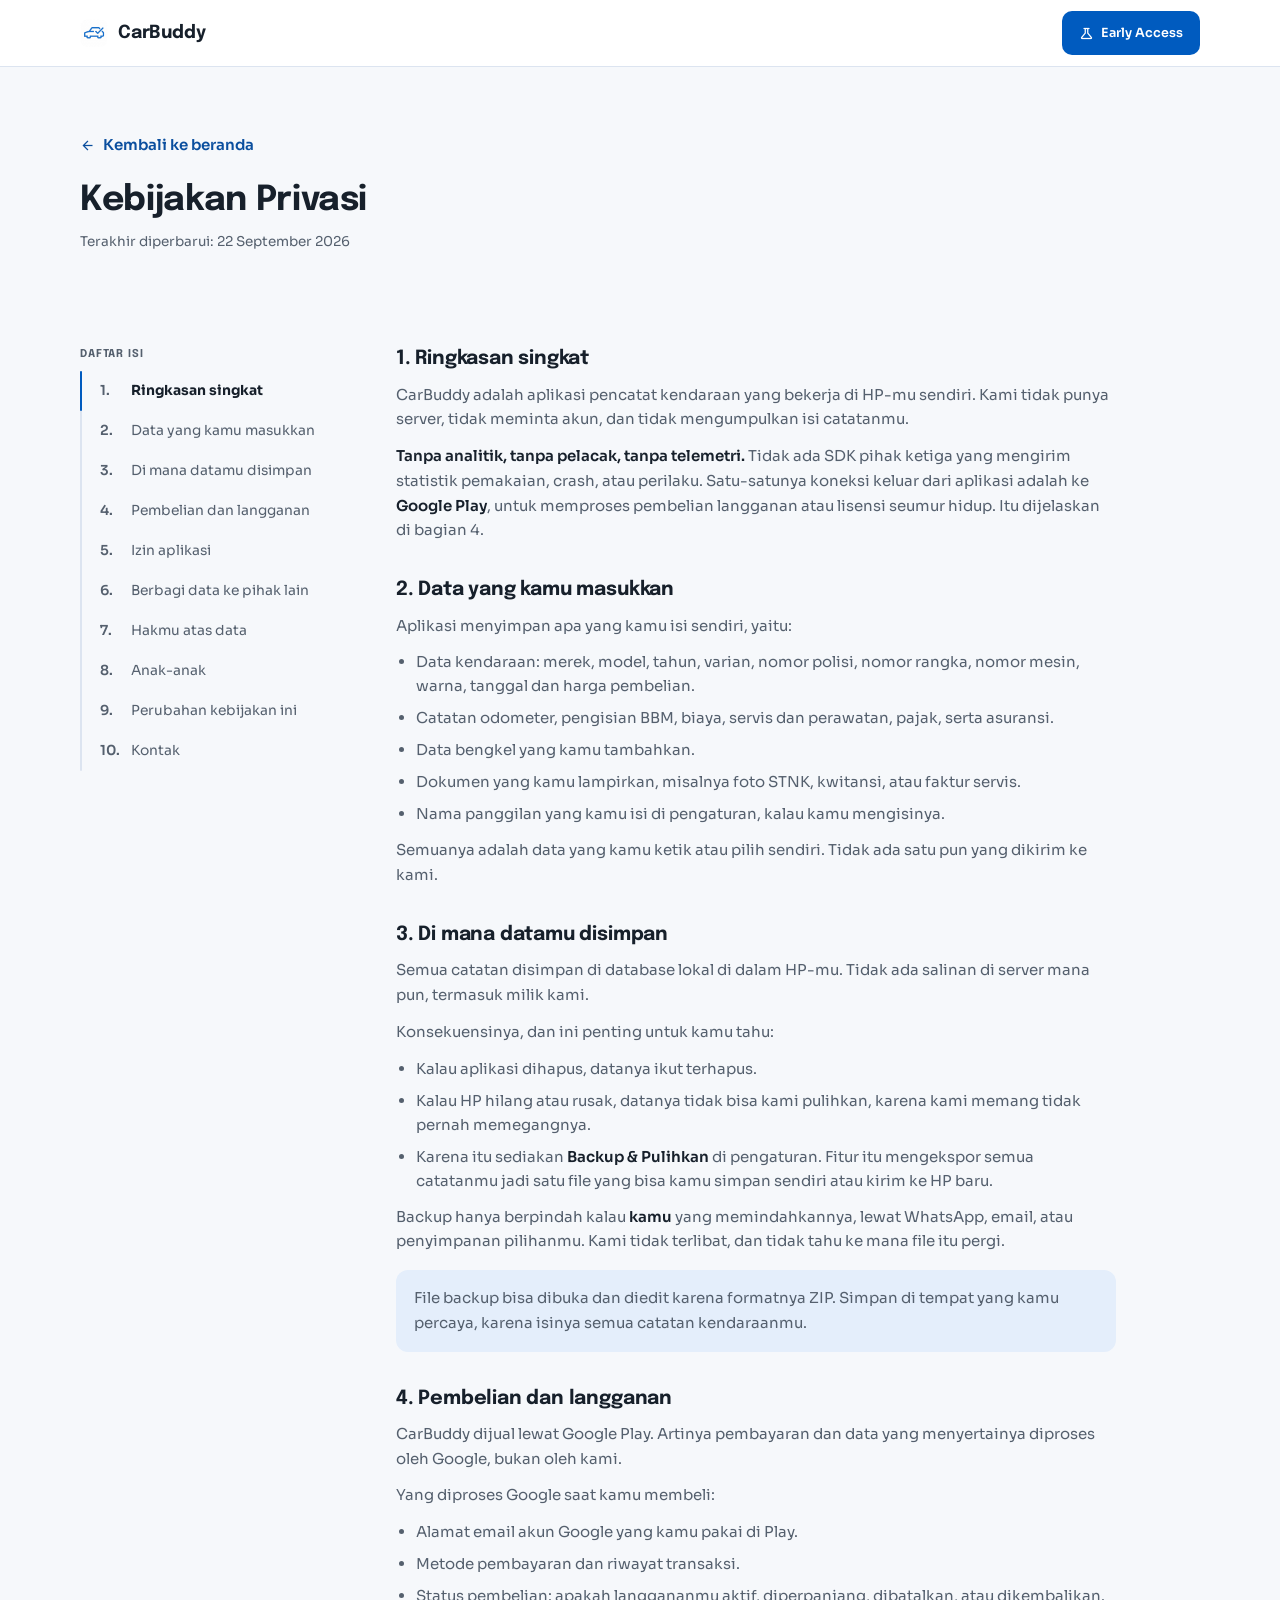
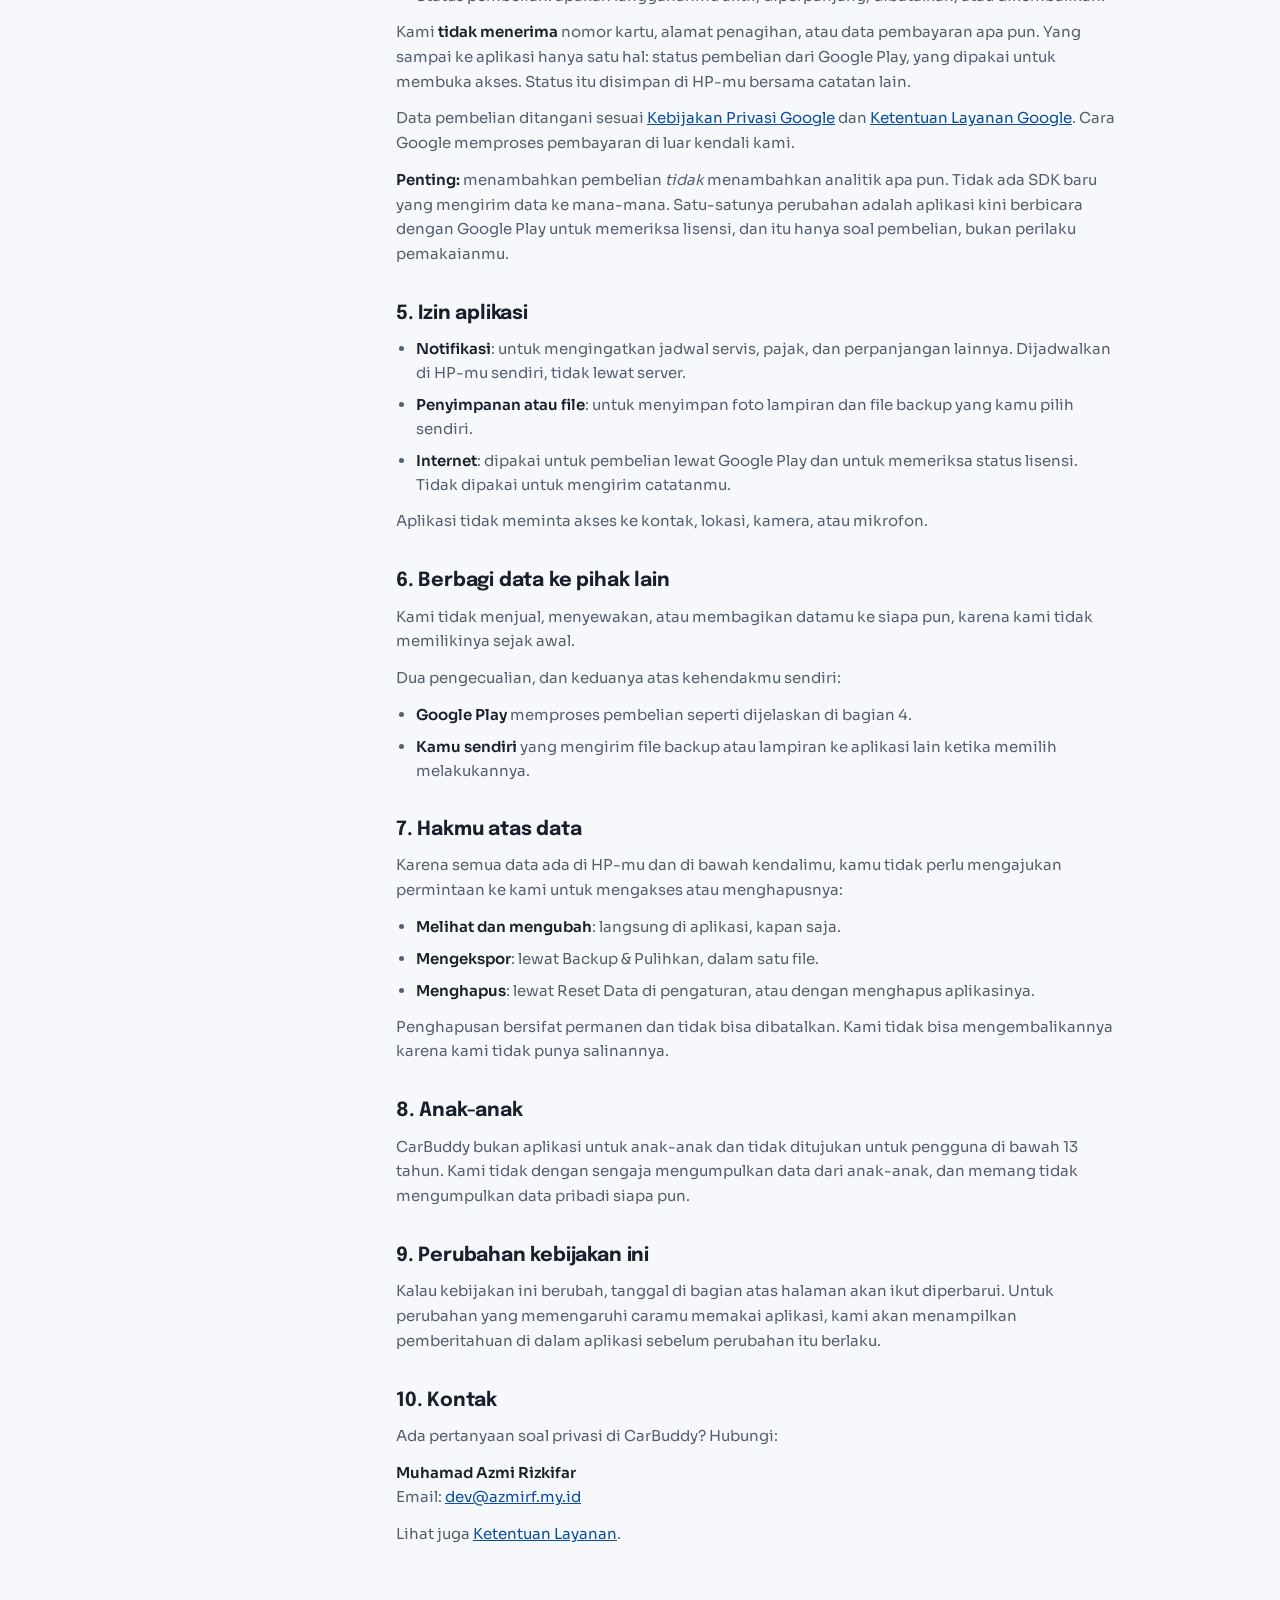
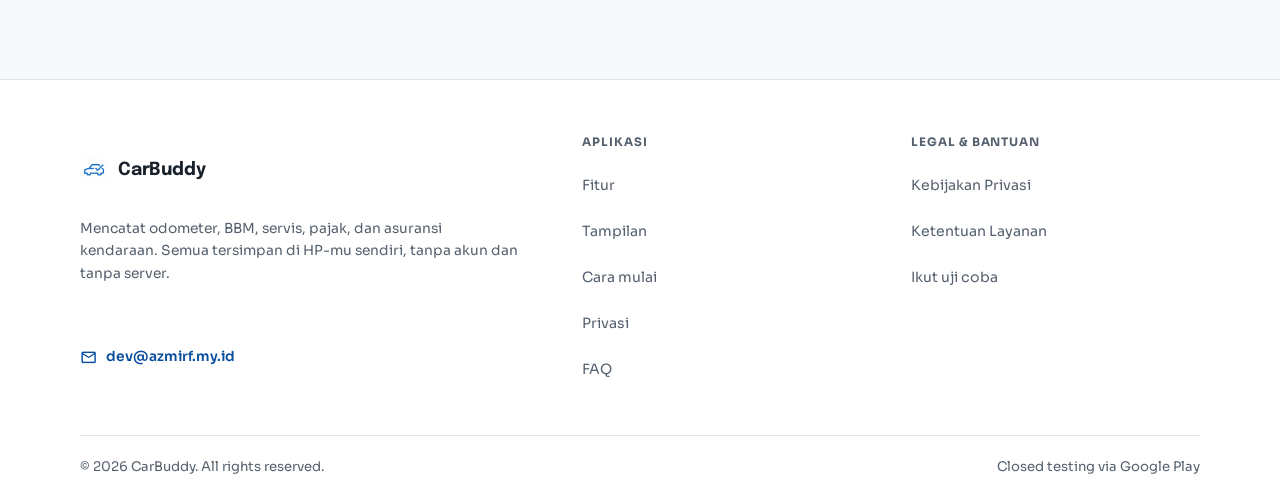
==== privacy.html @ 055369c1 "add early access section & other pages" ====
<!DOCTYPE html>
<html lang="id">
<head>
<meta charset="utf-8">
<meta name="viewport" content="width=device-width, initial-scale=1">
<title>Kebijakan Privasi · CarBuddy</title>
<meta name="description" content="Kebijakan Privasi CarBuddy: catatan kendaraanmu tersimpan di HP-mu sendiri. Tanpa analitik, tanpa pelacak, tanpa telemetri. Satu-satunya koneksi keluar adalah Google Play untuk pembelian.">
<link rel="icon" href="images/app_icon.png">
<link rel="preconnect" href="https://fonts.googleapis.com">
<link rel="preconnect" href="https://fonts.gstatic.com" crossorigin>
<link href="https://fonts.googleapis.com/css2?family=Epilogue:wght@400..800&family=Sora:wght@400..800&display=swap" rel="stylesheet">
<link href="https://fonts.googleapis.com/css2?family=Material+Symbols+Outlined:opsz,wght,FILL,GRAD@24,400,0,0" rel="stylesheet">
<link rel="stylesheet" href="styles.css">
</head>
<body>
<a class="skip" href="#konten">Langsung ke konten</a>

<header class="site-head" id="site-head">
  <div class="container head-in">
    <a class="brand" href="index.html" aria-label="CarBuddy, ke beranda">
      <img src="images/app_icon.png" alt="" width="28" height="28">
      <b>CarBuddy</b>
    </a>
    <a class="btn btn-primary head-cta" href="index.html#beta"><span class="ms" aria-hidden="true">science</span>Early Access</a>
  </div>
</header>

<main id="konten">

  <section class="legal-head">
    <div class="container">
      <a class="legal-back" href="index.html"><span class="ms" aria-hidden="true">arrow_back</span>Kembali ke beranda</a>
      <h1>Kebijakan Privasi</h1>
      <p class="legal-updated">Terakhir diperbarui: 22 September 2026</p>
    </div>
  </section>

  <section>
    <div class="container legal-wrap">

      <nav class="legal-toc" aria-label="Daftar isi">
        <h2>Daftar isi</h2>
        <ol>
          <li><a href="#ringkasan">Ringkasan singkat</a></li>
          <li><a href="#data">Data yang kamu masukkan</a></li>
          <li><a href="#penyimpanan">Di mana datamu disimpan</a></li>
          <li><a href="#pembelian">Pembelian dan langganan</a></li>
          <li><a href="#izin">Izin aplikasi</a></li>
          <li><a href="#berbagi">Berbagi data ke pihak lain</a></li>
          <li><a href="#hak">Hakmu atas data</a></li>
          <li><a href="#anak">Anak-anak</a></li>
          <li><a href="#perubahan">Perubahan kebijakan ini</a></li>
          <li><a href="#kontak">Kontak</a></li>
        </ol>
      </nav>

      <div class="legal-body">

        <section id="ringkasan">
          <h2>1. Ringkasan singkat</h2>
          <p>CarBuddy adalah aplikasi pencatat kendaraan yang bekerja di HP-mu sendiri. Kami tidak punya server, tidak meminta akun, dan tidak mengumpulkan isi catatanmu.</p>
          <p><strong>Tanpa analitik, tanpa pelacak, tanpa telemetri.</strong> Tidak ada SDK pihak ketiga yang mengirim statistik pemakaian, crash, atau perilaku. Satu-satunya koneksi keluar dari aplikasi adalah ke <strong>Google Play</strong>, untuk memproses pembelian langganan atau lisensi seumur hidup. Itu dijelaskan di bagian 4.</p>
        </section>

        <section id="data">
          <h2>2. Data yang kamu masukkan</h2>
          <p>Aplikasi menyimpan apa yang kamu isi sendiri, yaitu:</p>
          <ul>
            <li>Data kendaraan: merek, model, tahun, varian, nomor polisi, nomor rangka, nomor mesin, warna, tanggal dan harga pembelian.</li>
            <li>Catatan odometer, pengisian BBM, biaya, servis dan perawatan, pajak, serta asuransi.</li>
            <li>Data bengkel yang kamu tambahkan.</li>
            <li>Dokumen yang kamu lampirkan, misalnya foto STNK, kwitansi, atau faktur servis.</li>
            <li>Nama panggilan yang kamu isi di pengaturan, kalau kamu mengisinya.</li>
          </ul>
          <p>Semuanya adalah data yang kamu ketik atau pilih sendiri. Tidak ada satu pun yang dikirim ke kami.</p>
        </section>

        <section id="penyimpanan">
          <h2>3. Di mana datamu disimpan</h2>
          <p>Semua catatan disimpan di database lokal di dalam HP-mu. Tidak ada salinan di server mana pun, termasuk milik kami.</p>
          <p>Konsekuensinya, dan ini penting untuk kamu tahu:</p>
          <ul>
            <li>Kalau aplikasi dihapus, datanya ikut terhapus.</li>
            <li>Kalau HP hilang atau rusak, datanya tidak bisa kami pulihkan, karena kami memang tidak pernah memegangnya.</li>
            <li>Karena itu sediakan <strong>Backup &amp; Pulihkan</strong> di pengaturan. Fitur itu mengekspor semua catatanmu jadi satu file yang bisa kamu simpan sendiri atau kirim ke HP baru.</li>
          </ul>
          <p>Backup hanya berpindah kalau <strong>kamu</strong> yang memindahkannya, lewat WhatsApp, email, atau penyimpanan pilihanmu. Kami tidak terlibat, dan tidak tahu ke mana file itu pergi.</p>
          <div class="legal-note">
            <p>File backup bisa dibuka dan diedit karena formatnya ZIP. Simpan di tempat yang kamu percaya, karena isinya semua catatan kendaraanmu.</p>
          </div>
        </section>

        <section id="pembelian">
          <h2>4. Pembelian dan langganan</h2>
          <p>CarBuddy dijual lewat Google Play. Artinya pembayaran dan data yang menyertainya diproses oleh Google, bukan oleh kami.</p>
          <p>Yang diproses Google saat kamu membeli:</p>
          <ul>
            <li>Alamat email akun Google yang kamu pakai di Play.</li>
            <li>Metode pembayaran dan riwayat transaksi.</li>
            <li>Status pembelian: apakah langgananmu aktif, diperpanjang, dibatalkan, atau dikembalikan.</li>
          </ul>
          <p>Kami <strong>tidak menerima</strong> nomor kartu, alamat penagihan, atau data pembayaran apa pun. Yang sampai ke aplikasi hanya satu hal: status pembelian dari Google Play, yang dipakai untuk membuka akses. Status itu disimpan di HP-mu bersama catatan lain.</p>
          <p>Data pembelian ditangani sesuai <a href="https://policies.google.com/privacy" target="_blank" rel="noopener">Kebijakan Privasi Google</a> dan <a href="https://policies.google.com/terms" target="_blank" rel="noopener">Ketentuan Layanan Google</a>. Cara Google memproses pembayaran di luar kendali kami.</p>
          <p><strong>Penting:</strong> menambahkan pembelian <em>tidak</em> menambahkan analitik apa pun. Tidak ada SDK baru yang mengirim data ke mana-mana. Satu-satunya perubahan adalah aplikasi kini berbicara dengan Google Play untuk memeriksa lisensi, dan itu hanya soal pembelian, bukan perilaku pemakaianmu.</p>
        </section>

        <section id="izin">
          <h2>5. Izin aplikasi</h2>
          <ul>
            <li><strong>Notifikasi</strong>: untuk mengingatkan jadwal servis, pajak, dan perpanjangan lainnya. Dijadwalkan di HP-mu sendiri, tidak lewat server.</li>
            <li><strong>Penyimpanan atau file</strong>: untuk menyimpan foto lampiran dan file backup yang kamu pilih sendiri.</li>
            <li><strong>Internet</strong>: dipakai untuk pembelian lewat Google Play dan untuk memeriksa status lisensi. Tidak dipakai untuk mengirim catatanmu.</li>
          </ul>
          <p>Aplikasi tidak meminta akses ke kontak, lokasi, kamera, atau mikrofon.</p>
        </section>

        <section id="berbagi">
          <h2>6. Berbagi data ke pihak lain</h2>
          <p>Kami tidak menjual, menyewakan, atau membagikan datamu ke siapa pun, karena kami tidak memilikinya sejak awal.</p>
          <p>Dua pengecualian, dan keduanya atas kehendakmu sendiri:</p>
          <ul>
            <li><strong>Google Play</strong> memproses pembelian seperti dijelaskan di bagian 4.</li>
            <li><strong>Kamu sendiri</strong> yang mengirim file backup atau lampiran ke aplikasi lain ketika memilih melakukannya.</li>
          </ul>
        </section>

        <section id="hak">
          <h2>7. Hakmu atas data</h2>
          <p>Karena semua data ada di HP-mu dan di bawah kendalimu, kamu tidak perlu mengajukan permintaan ke kami untuk mengakses atau menghapusnya:</p>
          <ul>
            <li><strong>Melihat dan mengubah</strong>: langsung di aplikasi, kapan saja.</li>
            <li><strong>Mengekspor</strong>: lewat Backup &amp; Pulihkan, dalam satu file.</li>
            <li><strong>Menghapus</strong>: lewat Reset Data di pengaturan, atau dengan menghapus aplikasinya.</li>
          </ul>
          <p>Penghapusan bersifat permanen dan tidak bisa dibatalkan. Kami tidak bisa mengembalikannya karena kami tidak punya salinannya.</p>
        </section>

        <section id="anak">
          <h2>8. Anak-anak</h2>
          <p>CarBuddy bukan aplikasi untuk anak-anak dan tidak ditujukan untuk pengguna di bawah 13 tahun. Kami tidak dengan sengaja mengumpulkan data dari anak-anak, dan memang tidak mengumpulkan data pribadi siapa pun.</p>
        </section>

        <section id="perubahan">
          <h2>9. Perubahan kebijakan ini</h2>
          <p>Kalau kebijakan ini berubah, tanggal di bagian atas halaman akan ikut diperbarui. Untuk perubahan yang memengaruhi caramu memakai aplikasi, kami akan menampilkan pemberitahuan di dalam aplikasi sebelum perubahan itu berlaku.</p>
        </section>

        <section id="kontak">
          <h2>10. Kontak</h2>
          <p>Ada pertanyaan soal privasi di CarBuddy? Hubungi:</p>
          <!-- TODO(T0.2b): ganti [NAMA LEGAL] dengan nama persis seperti di Payments
               profile Google Play. Play menampilkan nama itu di listing, jadi
               ejaannya harus sama; jangan diketik dari ingatan. -->
          <p><strong>Muhamad Azmi Rizkifar</strong><br>
          Email: <a href="mailto:dev@azmirf.my.id">dev@azmirf.my.id</a></p>
          <p>Lihat juga <a href="terms.html">Ketentuan Layanan</a>.</p>
        </section>

      </div>
    </div>
  </section>

</main>

<footer>
  <div class="container">
    <div class="foot-grid">
      <div class="foot-brand">
        <a class="brand" href="index.html">
          <img src="images/app_icon.png" alt="" width="28" height="28">
          <b>CarBuddy</b>
        </a>
        <p>Mencatat odometer, BBM, servis, pajak, dan asuransi kendaraan. Semua tersimpan di HP-mu sendiri, tanpa akun dan tanpa server.</p>
        <a class="foot-mail" href="mailto:dev@azmirf.my.id"><span class="ms" aria-hidden="true">mail</span>dev@azmirf.my.id</a>
      </div>

      <nav class="foot-col" aria-labelledby="foot-app-h">
        <h2 id="foot-app-h">Aplikasi</h2>
        <ul>
          <li><a href="index.html#fitur">Fitur</a></li>
          <li><a href="index.html#tampilan">Tampilan</a></li>
          <li><a href="index.html#mulai">Cara mulai</a></li>
          <li><a href="index.html#privasi">Privasi</a></li>
          <li><a href="index.html#faq">FAQ</a></li>
        </ul>
      </nav>

      <nav class="foot-col" aria-labelledby="foot-legal-h">
        <h2 id="foot-legal-h">Legal &amp; bantuan</h2>
        <ul>
          <li><a href="privacy.html">Kebijakan Privasi</a></li>
          <li><a href="terms.html">Ketentuan Layanan</a></li>
          <li><a href="index.html#beta">Ikut uji coba</a></li>
        </ul>
      </nav>
    </div>

    <div class="foot-bar">
      <p>© 2026 CarBuddy. All rights reserved.</p>
      <p class="foot-note">Closed testing via Google Play</p>
    </div>
  </div>
</footer>

<script src="legal.js" defer></script>
</body>
</html>
---- styles.css ----
/* Palet diambil dari token app (lib/core/theme/tokens.dart): biru #005BBF, aksen #C55500. */
  :root {
    --bg: #F6F8FB;
    --surface: #FFFFFF;
    --ink: #17202B;
    --ink-2: #55606E;
    --line: #DCE4F0;
    --blue: #005BBF;
    --blue-deep: #0A4E9E;
    --blue-hover: #004C9E;
    --blue-tint: #E4EEFB;
    /* Garis SoftCard di app (AppTokens.cardOutline), lebih lembut dari --line. */
    --card-line: #DCE9F7;
    --navy: #0D2B52;
    --navy-ink: #C9D9EE;
    --navy-icon: #9CC0EA;
    --amber: #C55500;
    --amber-text: #8A3E00;
    --amber-tint: #FCEADD;
    --font-display: "Epilogue", system-ui, sans-serif;
    --font-body: "Sora", system-ui, -apple-system, sans-serif;
    --slide-w: clamp(240px, 74vw, 300px);
  }

  * { box-sizing: border-box; margin: 0; padding: 0; }
  html { scroll-padding-top: 88px; }
  @media (prefers-reduced-motion: no-preference) {
    html { scroll-behavior: smooth; }
  }
  body {
    font-family: var(--font-body);
    background: var(--bg);
    color: var(--ink);
    line-height: 1.6;
    font-size: 1rem;
    -webkit-font-smoothing: antialiased;
  }
  img { max-width: 100%; display: block; }
  h1, h2, h3 { font-family: var(--font-display); line-height: 1.15; letter-spacing: -0.01em; }
  h2 { font-size: clamp(1.45rem, 2.1vw + 0.8rem, 2.05rem); font-weight: 700; }
  h3 { font-size: 1.2rem; font-weight: 700; }
  /* Satu ukuran dasar untuk semua layar: 93.75% = 15px. Sebelumnya desktop 16px
     dan ponsel 15px; desktop diturunkan ke angka ponsel karena teksnya terasa
     terlalu besar di layar lebar. Ponsel tidak berubah sama sekali.
     Hampir semua ukuran di berkas ini memakai rem, dan tidak ada padding,
     margin, gap, atau border-radius yang memakai rem, jadi menurunkan akar
     hanya mengecilkan teks: tata letak dan target sentuh berbasis px tetap. */
  html { font-size: 93.75%; }
  p { color: var(--ink-2); }
  strong { color: var(--ink); font-weight: 600; }
  [hidden] { display: none !important; }

  .container { width: min(1120px, 100% - 40px); margin-inline: auto; }
  @media (min-width: 720px) { .container { width: min(1120px, 100% - 56px); } }

  .ms {
    font-family: "Material Symbols Outlined";
    font-weight: normal; font-style: normal;
    display: inline-block; line-height: 1;
    font-variation-settings: "FILL" 0, "wght" 400, "opsz" 24;
    user-select: none;
  }

  .skip {
    position: absolute; left: -9999px; top: 12px; z-index: 100;
    background: var(--blue); color: #fff; padding: 10px 16px; border-radius: 8px;
  }
  .skip:focus { left: 12px; }

  :focus-visible { outline: 3px solid var(--blue); outline-offset: 2px; border-radius: 4px; }
  .on-dark :focus-visible { outline-color: #fff; }

  /* Elemen identitas: chip bergaya plat kendaraan Indonesia (putih, teks hitam, strip biru). */
  .plate {
    display: inline-flex; align-items: stretch; gap: 8px;
    background: var(--surface); border: 1.5px solid var(--ink); border-radius: 5px;
    padding: 4px 12px 4px 4px;
    font-size: 0.78rem; font-weight: 700; letter-spacing: 0.02em; color: var(--ink);
  }
  .plate::before { content: ""; width: 7px; border-radius: 2px; background: var(--blue); }
  .on-dark .plate { background: transparent; border-color: #fff; color: #fff; }

  /* Angka bergaya odometer: sel terpisah dengan garis tengah, angka tabular. JS mengisi tiap
     sel dengan strip vertikal 0-9 di balik jendela setinggi satu angka, jadi update menggulir
     seperti odometer sungguhan. Motif identitas produk yang sengaja diulang: penghitung galeri
     dan penghitung langkah wizard cara-mulai. */
  .odo { display: inline-flex; background: #14202F; border-radius: 6px; padding: 4px 2px; }
  .odo-cell {
    color: #fff; font-weight: 700; font-size: 0.9rem; line-height: 1;
    padding: 4px 5px; font-variant-numeric: tabular-nums;
  }
  .odo-cell + .odo-cell { border-left: 1px solid rgba(255,255,255,0.28); }
  .odo-win { display: block; height: 1em; overflow: hidden; }
  .odo-strip { display: block; }
  .odo-strip > span { display: block; height: 1em; line-height: 1; }
  @media (prefers-reduced-motion: no-preference) {
    .odo-strip { transition: transform 0.45s cubic-bezier(0.22, 1, 0.36, 1); }
  }
  .odo-rest { color: var(--ink-2); font-weight: 600; font-size: 0.9rem; align-self: center; margin-left: 8px; }

  .btn {
    display: inline-flex; align-items: center; justify-content: center; gap: 8px;
    min-height: 48px; padding: 12px 22px; border-radius: 12px;
    font: 600 1rem var(--font-body); text-decoration: none; cursor: pointer;
    border: 1.5px solid transparent;
  }
  .btn-primary { background: var(--blue); color: #fff; }
  .btn-primary:hover { background: var(--blue-hover); }
  .btn-ghost { background: var(--surface); color: var(--blue-deep); border-color: var(--blue); }
  .btn-ghost:hover { background: var(--blue-tint); }
  /* Umpan balik tekan: tombol tenggelam 1px saat aktif, konfirmasi sentuhan yang murah tapi terasa. */
  @media (prefers-reduced-motion: no-preference) {
    .btn { transition: transform 0.15s ease; }
    .btn:active { transform: translateY(1px); }
  }
  .btn-lg { min-height: 56px; padding: 16px 30px; font-size: 1.05rem; border-radius: 14px; }

  /* Marka jalan: garis putus pemisah section, satu-satunya ornamen garis. */
  .road { border: 0; border-top: 3px dashed #C7D6EA; }

  /* Frame HP gaya Android. Bayangan hanya untuk foto utama (hero) dan slide aktif galeri. */
  .phone {
    background: #101821; border-radius: 46px; padding: 11px;
    width: 100%; max-width: 340px;
  }
  .phone-sm { max-width: 300px; }
  .phone-screen { border-radius: 36px; overflow: hidden; position: relative; background: #fff; }
  .phone-screen img { width: 100%; height: auto; user-select: none; -webkit-user-drag: none; }
  .punch {
    position: absolute; top: 10px; left: 50%; transform: translateX(-50%);
    width: 12px; height: 12px; border-radius: 50%; background: #101821;
  }

  /* Header */
  .site-head {
    position: sticky; top: 0; z-index: 50;
    background: var(--surface); border-bottom: 1px solid var(--line);
  }
  .head-in { display: flex; align-items: center; gap: 20px; height: 66px; }
  /* Logo di header dan footer sama-sama tautan, jadi tingginya dinaikkan ke
     target sentuh minimum. Flex-nya sudah center, jadi ikon tetap di tengah. */
  .brand { display: flex; align-items: center; gap: 10px; min-height: 44px; text-decoration: none; color: var(--ink); }
  .brand img { width: 28px; height: 28px; border-radius: 7px; }
  .brand b { font: 700 1.2rem var(--font-display); letter-spacing: -0.01em; }

  /* Lencana status di samping merek. Titiknya menandai keadaan yang benar
     (uji coba tertutup masih berjalan) dan tidak berdenyut: tidak ada yang
     berubah di halaman ini, jadi denyut hanya akan jadi hiasan. */
  .head-badge {
    display: none; align-items: center; gap: 7px;
    padding: 5px 12px 5px 10px; border-radius: 999px;
    background: var(--blue-tint); color: var(--blue-deep);
    font-size: 0.8rem; font-weight: 600; white-space: nowrap;
  }
  .head-dot { width: 7px; height: 7px; border-radius: 50%; background: var(--blue); }

  /* Navigasi ditengahkan: margin auto di kedua sisi, jadi jaraknya dari merek
     dan dari tombol mengikuti lebar layar, bukan nilai tetap. */
  .nav-links { display: none; align-items: center; gap: 2px; margin-inline: auto; }
  .nav-links a {
    display: inline-flex; align-items: center; min-height: 44px; padding: 8px 16px;
    color: var(--ink-2); text-decoration: none; font-weight: 500; font-size: 0.95rem;
    border-radius: 10px;
  }
  .nav-links a:hover { color: var(--ink); background: var(--bg); }
  /* Tautan aktif dapat pil latar, bukan garis bawah: satu penanda saja, dan
     pilnya sekaligus jadi target sentuh yang terlihat. */
  .nav-links a.active { color: var(--blue-deep); background: var(--blue-tint); font-weight: 600; }

  /* CTA navbar lebih ramping dari .btn dasar; 44px menjaga target sentuh minimum. */
  .head-cta {
    display: none; gap: 7px; min-height: 44px; padding: 8px 16px;
    font-size: 0.84rem; font-weight: 600; border-radius: 10px;
  }
  .head-cta .ms { font-size: 1rem; }

  /* Halaman tanpa navigasi (privacy, terms): CTA berdiri langsung setelah merek,
     jadi ia sendiri yang mendorong ke tepi kanan. Di index aturan ini tidak kena,
     karena di sana CTA didahului .nav-links, dan navigasi itulah yang memakai
     margin auto untuk menengahkan diri. */
  .brand + .head-cta { display: inline-flex; margin-left: auto; }

  .burger {
    display: inline-flex; align-items: center; justify-content: center;
    width: 44px; height: 44px; margin-left: auto;
    background: none; border: 1.5px solid var(--line); border-radius: 10px;
    color: var(--ink); cursor: pointer;
  }
  /* Ponsel: lencana ikut tampil di samping merek, jadi status uji coba tetap
     terbaca sebelum tombol menu dibuka. */
  @media (min-width: 560px) {
    .head-badge { display: inline-flex; }
  }
  @media (min-width: 880px) {
    .nav-links { display: flex; }
    .head-cta { display: inline-flex; }
    .burger { display: none; }
  }
  .mobile-menu { display: none; border-top: 1px solid var(--line); background: var(--surface); padding: 10px 0 14px; }
  .menu-open .mobile-menu { display: block; }
  .mobile-menu a {
    display: flex; align-items: center; min-height: 48px; padding: 10px 4px;
    color: var(--ink); text-decoration: none; font-weight: 500;
    border-bottom: 1px solid var(--bg);
  }
  .mobile-menu a:last-child { border-bottom: 0; }

  /* Hero */
  .hero { padding-block: clamp(48px, 8vw, 96px) clamp(40px, 6vw, 72px); }
  .hero-grid { display: grid; gap: 44px; align-items: center; }
  @media (min-width: 880px) { .hero-grid { grid-template-columns: 1.05fr 0.95fr; gap: 56px; } }
  .hero h1 {
    font-size: clamp(1.85rem, 3.5vw + 0.85rem, 2.95rem);
    font-weight: 800; margin: 14px 0 18px;
  }
  .hero h1 span { color: var(--blue); }
  .hero-sub { font-size: 1.08rem; max-width: 46ch; }
  .hero-cta { display: flex; flex-wrap: wrap; gap: 12px; margin-top: 28px; }
  /* Tombol utama hero: ikon di kiri, label, panah di kanan. Panah hanya dipakai
     di satu tombol ini, bukan di semua CTA, karena satu-satunya yang perlu
     petunjuk arah: ia menggulir halaman ke bagian pendaftaran, bukan membuka
     halaman baru. */
  .hero-cta-main {
    min-height: 52px; padding: 13px 22px; border-radius: 14px;
    font-size: 0.95rem; font-weight: 700;
  }
  .hero-cta-main .ms { font-size: 1.25rem; }
  /* Tombol sekunder di baris yang sama harus lebih kecil dari yang utama,
     kalau tidak tindakan utama justru yang terlihat paling kecil. */
  .hero-cta .btn-ghost { font-size: 0.88rem; min-height: 52px; padding: 13px 18px; }
  .hero-cta-main .cta-arrow { font-size: 1.25rem; }
  .hero-facts {
    display: flex; flex-wrap: wrap; gap: 6px 14px; margin-top: 22px;
    color: var(--ink-2); font-size: 0.92rem; font-weight: 500;
  }
  .hero-phone { display: flex; justify-content: center; }
  @media (min-width: 880px) { .hero-phone { justify-content: flex-end; } }
  .hero .road { margin-top: clamp(40px, 6vw, 72px); }

  /* Section dasar */
  section { padding-block: clamp(56px, 8vw, 96px); }
  .sec-head { max-width: 640px; margin-bottom: clamp(28px, 4vw, 44px); }
  .sec-head h2 { margin: 14px 0 12px; }
  .sec-head p { font-size: 1.02rem; }

  /* Kenapa */
  .why-grid { display: grid; gap: 40px; align-items: center; }
  @media (min-width: 880px) { .why-grid { grid-template-columns: 1.05fr 0.95fr; gap: 56px; } }
  .pain-list { list-style: none; margin: 18px 0; display: grid; gap: 10px; }
  .pain-list li { display: flex; gap: 10px; align-items: baseline; color: var(--ink-2); }
  .pain-list .ms { color: var(--amber); font-size: 20px; transform: translateY(3px); }
  .why-sol { margin-top: 22px; padding-top: 22px; border-top: 1px solid var(--line); font-size: 1.02rem; }
  .why-phone { display: flex; justify-content: center; }

  /* Fitur */
  .fitur { background: var(--surface); border-block: 1px solid var(--line); }
  .feat-big {
    display: grid; gap: 32px; align-items: center;
    padding: clamp(24px, 3.5vw, 40px);
    background: var(--bg); border: 1px solid var(--line); border-radius: 20px;
  }
  @media (min-width: 880px) { .feat-big { grid-template-columns: 1fr 1fr; gap: 48px; } }
  .feat-big h3 { font-size: 1.45rem; margin-bottom: 12px; }
  .feat-big .lead { margin-bottom: 16px; }
  .tick-list { list-style: none; display: grid; gap: 8px; }
  .tick-list li { display: flex; gap: 10px; align-items: baseline; color: var(--ink-2); }
  .tick-list .ms { color: var(--blue); font-size: 20px; transform: translateY(3px); }

  /* Mock notifikasi Android: menampilkan perilaku yang tak tampak di screenshot statis. */
  .notif-stack { display: grid; gap: 12px; }
  .notif-label { font-size: 0.78rem; font-weight: 700; letter-spacing: 0.02em; color: var(--ink-2); }
  .notif {
    background: var(--surface); border: 1px solid var(--line); border-radius: 18px;
    padding: 14px 16px; box-shadow: 0 8px 20px -14px rgba(13, 43, 82, 0.35);
  }
  .notif-head { display: flex; align-items: center; gap: 8px; margin-bottom: 8px; }
  .notif-head img { width: 18px; height: 18px; border-radius: 4px; }
  .notif-app { font-size: 0.78rem; font-weight: 600; color: var(--ink); }
  .notif-title { font-weight: 600; color: var(--ink); font-size: 0.95rem; display: flex; align-items: center; gap: 8px; flex-wrap: wrap; }
  .notif-body { font-size: 0.88rem; margin-top: 2px; }
  .chip-segera {
    background: var(--amber-tint); color: var(--amber-text);
    font-size: 0.7rem; font-weight: 700; padding: 2px 8px; border-radius: 5px;
  }

  /* Mock SoftCard: treatment kartu aplikasi apa adanya (putih, garis biru muda,
     tanpa bayangan) supaya baris yang dijelaskan di sini terbaca sama dengan
     yang nanti ditemui di halaman detail servis. */
  .soft-stack { display: grid; gap: 12px; }
  .soft-card {
    display: flex; align-items: center; gap: 14px;
    background: var(--surface); border: 1px solid var(--card-line); border-radius: 16px;
    padding: 16px;
  }
  .soft-card > .ms { color: var(--blue); font-size: 22px; flex: 0 0 auto; }
  .soft-card-body { min-width: 0; flex: 1; }
  .soft-card-title { font-weight: 700; color: var(--ink); font-size: 0.95rem; }
  .soft-card-sub { font-size: 0.86rem; margin-top: 2px; }
  /* Deskripsi record induk dipotong satu baris, persis seperti di app: dua servis
     dibedakan sekilas, dan barisnya tidak ikut menaikkan tinggi kartu. */
  .soft-card-sub.clip { overflow: hidden; text-overflow: ellipsis; white-space: nowrap; }
  .soft-card-go { color: var(--ink-2); font-size: 20px; flex: 0 0 auto; }

  .feat-rest { display: grid; gap: 20px; margin-top: 20px; }
  @media (min-width: 640px) { .feat-rest { grid-template-columns: 1fr 1fr; } }
  .feat-row {
    display: flex; gap: 16px; padding: 22px;
    background: var(--bg); border: 1px solid var(--line); border-radius: 16px;
  }
  .feat-icon {
    flex: 0 0 44px; width: 44px; height: 44px; border-radius: 12px;
    display: flex; align-items: center; justify-content: center;
    background: var(--blue-tint); color: var(--blue-deep);
  }
  .feat-row h3 { font-size: 1.02rem; margin-bottom: 4px; }
  .feat-row p { font-size: 0.92rem; }
  .feat-wide { padding: 22px; background: var(--bg); border: 1px solid var(--line); border-radius: 16px; }
  @media (min-width: 880px) {
    .feat-wide { display: grid; grid-template-columns: 1.2fr 0.8fr; gap: 28px; align-items: center; padding: 28px; }
  }
  .feat-wide .feat-icon { margin-bottom: 14px; }
  .feat-wide h3 { font-size: 1.2rem; margin-bottom: 6px; }
  .feat-wide p { max-width: 52ch; }
  .feat-shot { border: 1px solid var(--line); border-radius: 18px; overflow: hidden; max-width: 280px; margin: 18px auto 0; }
  @media (min-width: 880px) { .feat-shot { margin: 0; justify-self: end; } }
  .feat-shot img { width: 100%; height: auto; }

  /* Galeri tampilan */
  .gal-head { display: flex; flex-wrap: wrap; align-items: flex-end; justify-content: space-between; gap: 16px; max-width: none; }
  .gal-head > div { max-width: 560px; }
  .gal-counter { display: inline-flex; align-items: center; }
  .gal {
    outline-offset: 4px;
    /* Di bawah ~340px padding track (50% - setengah lebar slide) melebihi lebar
       container, dan sisanya meluber ke kanan sebagai gulir halaman. Track-nya
       sendiri sudah overflow-x:auto, jadi memotong di sini tidak menghilangkan
       apa pun: slide tetap bisa digeser. */
    overflow-x: hidden;
  }
  .gal-track { display: flex; gap: 20px;
    overflow-x: auto; scroll-snap-type: x mandatory;
    padding: 12px calc(50% - var(--slide-w) / 2) 28px;
    scrollbar-width: none; cursor: grab;
  }
  .gal-track::-webkit-scrollbar { display: none; }
  .gal-track.dragging { cursor: grabbing; }
  .gal-track.dragging .gal-slide { pointer-events: none; }
  /* Snap dimatikan selama drag dan animasi programatik supaya tidak berkelahi dengan scrollLeft. */
  .gal-track.dragging, .gal-track.no-snap { scroll-snap-type: none; }
  .gal-slide {
    flex: 0 0 auto; width: var(--slide-w); scroll-snap-align: center;
    transition: opacity 0.25s ease, transform 0.25s ease;
  }
  .gal-slide .phone { max-width: none; }
  .gal-slide:not(.is-active) { opacity: 0.5; transform: scale(0.96); }
  .gal-slide.is-active .phone { box-shadow: 0 24px 48px -20px rgba(13, 43, 82, 0.35); }
  @media (prefers-reduced-motion: no-preference) {
    .gal-slide { transition: opacity 0.25s ease, transform 0.25s ease; }
  }
  .gal-caption {
    min-height: 3em; text-align: center; max-width: 52ch; margin-inline: auto;
    font-size: 0.98rem;
  }
  /* Caption berganti dengan crossfade kecil tiap pindah slide, bukan bertukar mentah. */
  @media (prefers-reduced-motion: no-preference) {
    .gal-caption.swap { animation: cap-in 0.35s ease; }
    @keyframes cap-in { from { opacity: 0; transform: translateY(4px); } }
  }
  .gal-nav { display: flex; justify-content: center; align-items: center; gap: 10px; margin-top: 8px; }
  .gal-arrow {
    display: inline-flex; align-items: center; justify-content: center;
    width: 44px; height: 44px; border-radius: 12px;
    background: var(--surface); border: 1.5px solid var(--blue); color: var(--blue-deep); cursor: pointer;
  }
  .gal-arrow:hover { background: var(--blue-tint); }
  .gal-dot {
    width: 44px; height: 44px; display: inline-flex; align-items: center; justify-content: center;
    background: none; border: 0; cursor: pointer; padding: 0;
  }
  .gal-dot::after {
    content: ""; width: 9px; height: 9px; border-radius: 999px;
    background: #6E8098; transition: width 0.2s ease, background 0.2s ease;
  }
  .gal-dot[aria-current="true"]::after { width: 24px; background: var(--blue); }
  .gal-static { display: grid; gap: 24px; }
  @media (min-width: 640px) { .gal-static { grid-template-columns: repeat(auto-fit, minmax(200px, 1fr)); } }
  .gal-static figcaption { font-size: 0.85rem; color: var(--ink-2); margin-top: 8px; }

  /* Wizard cara mulai: band putih menandai zona interaktif di antara dua section abu-abu.
     Dengan JS, panel dan screenshot ditumpuk di satu sel grid sehingga tinggi stabil dan
     pergantian langkah jadi crossfade; tanpa JS ketiga langkah tampil berurutan biasa. */
  .wizard { background: var(--surface); border-block: 1px solid var(--line); }
  .wiz-grid { display: grid; gap: 44px; align-items: center; }
  @media (min-width: 880px) { .wiz-grid { grid-template-columns: 1.05fr 0.95fr; gap: 56px; } }
  .wiz { margin-top: 22px; }
  .wiz-counter { display: none; align-items: center; margin-bottom: 18px; }
  html.js .wiz-counter { display: flex; }
  .wiz-panel h3 { font-size: 1.45rem; margin-bottom: 10px; }
  .wiz-panel p { max-width: 46ch; }
  html.js .wiz-panels, html.js .wiz-shots { display: grid; }
  html.js .wiz-shots { width: 100%; }
  html.js .wiz-panel { grid-area: 1 / 1; opacity: 0; visibility: hidden; }
  html.js .wiz-panel.is-on { opacity: 1; visibility: visible; }
  html.js .wiz-shot { grid-area: 1 / 1; opacity: 0; }
  html.js .wiz-shot.is-on { opacity: 1; }
  /* Gambar yang sedang tidak tampil tidak boleh menerima sentuhan, kalau tidak slider langkah dua
     diam-diam menyerap geseran saat langkah lain yang aktif. */
  html.js .wiz-shot { pointer-events: none; }
  html.js .wiz-shot.is-on { pointer-events: auto; }
  /* Pergantian langkah: panel baru naik-fade seperti caption galeri, panel lama memudar.
     Transisi interaksi, sesuai dial MOTION halaman. */
  @media (prefers-reduced-motion: no-preference) {
    html.js .wiz-panel { transition: opacity 0.3s ease, visibility 0s 0.3s; }
    html.js .wiz-panel.is-on { transition-delay: 0s; animation: cap-in 0.35s ease; }
    html.js .wiz-shot { transition: opacity 0.35s ease; }
  }
  .wiz-nav { display: none; gap: 12px; flex-wrap: wrap; margin-top: 22px; }
  html.js .wiz-nav { display: flex; }
  .wiz-phone { --wiz-slide-w: var(--slide-w); display: flex; flex-direction: column; align-items: center; gap: 12px; }
  @media (min-width: 880px) { .wiz-phone { --wiz-slide-w: 300px; } }
  /* Langkah dua memuat dua contoh catatan (BBM dan servis). Tiap gambar dibungkus frame ponsel
     sendiri dan frame itu ikut bergeser, sama seperti carousel Tampilan: tetangga mengintip di
     tepi dan yang tidak aktif meredup, jadi jelas masih ada gambar lain di sebelahnya.
     Titik penanda duduk di atas frame supaya terlihat sebelum digulir. */
  html.js .wiz-shot { display: grid; justify-items: center; }
  html.js .wiz-shot .phone { width: var(--wiz-slide-w); max-width: none; }
  html.js .wiz-slider {
    display: flex; gap: 16px; overflow-x: auto; scroll-snap-type: x mandatory;
    width: 100%; padding-block: 10px 14px;
    padding-inline: calc((100% - var(--wiz-slide-w)) / 2);
    scrollbar-width: none; cursor: grab;
  }
  /* Di layar sempit track melebar sampai tepi container supaya slide sebelahnya benar-benar
     mengintip — itulah petunjuk bahwa masih ada gambar lain untuk digeser. Padding ikut
     menghitung tambahan 40px itu supaya slide tetap pas di tengah. */
  @media (max-width: 879.98px) {
    html.js .wiz-slider {
      width: calc(100% + 40px); margin-inline: -20px;
      padding-inline: calc((100% + 40px - var(--wiz-slide-w)) / 2);
    }
  }
  html.js .wiz-slider::-webkit-scrollbar { display: none; }
  html.js .wiz-slider.dragging { cursor: grabbing; scroll-snap-type: none; }
  html.js .wiz-slider.dragging .wiz-slide { pointer-events: none; }
  html.js .wiz-slide { flex: 0 0 auto; width: var(--wiz-slide-w); scroll-snap-align: center; }
  .wiz-slide:not(.is-active) { opacity: 0.5; transform: scale(0.96); }
  .wiz-slide.is-active .phone { box-shadow: 0 24px 48px -20px rgba(13, 43, 82, 0.35); }
  @media (prefers-reduced-motion: no-preference) {
    .wiz-slide { transition: opacity 0.25s ease, transform 0.25s ease; }
  }
  .wiz-dots { width: 100%; max-width: var(--wiz-slide-w); justify-content: center; gap: 2px; }
  html.js .wiz-dots { display: flex; }
  .wiz-dot {
    width: 44px; height: 44px; display: inline-flex; align-items: center; justify-content: center;
    background: none; border: 0; padding: 0; cursor: pointer;
  }
  .wiz-dot::after {
    content: ""; width: 9px; height: 9px; border-radius: 999px;
    background: #6E8098; transition: width 0.2s ease, background 0.2s ease;
  }
  .wiz-dot[aria-current="true"]::after { width: 24px; background: var(--blue); }

  /* Overlay onboarding: replika langkah pertama onboarding aplikasi (lib/features/onboarding),
     teks, warna, dan perilakunya disamakan: logo mobil yang bisa diketuk (getar + gelombang
     mesin menyala) dan tombol Mulai. Tampil di setiap muat halaman, dibuka lewat JS supaya
     tanpa JS landing tetap utuh. */
  .ob {
    position: fixed; inset: 0; z-index: 200;
    background: var(--surface);
    display: flex; flex-direction: column;
  }
  body.ob-lock { overflow: hidden; }
  .ob-body {
    flex: 1; display: flex; flex-direction: column; align-items: center; justify-content: center;
    text-align: center; padding: 16px 24px; max-width: 30rem; margin-inline: auto; width: 100%;
  }
  .ob-title { font-size: clamp(1.7rem, 5vw, 2.1rem); font-weight: 800; }
  .ob-sub { margin-top: 10px; font-size: 0.98rem; max-width: 34ch; }
  .ob-logo {
    position: relative; width: 234px; height: 234px; margin-top: 34px;
    background: none; border: 0; padding: 0; cursor: pointer;
    -webkit-tap-highlight-color: transparent;
  }
  .ob-core {
    position: absolute; inset: 0; margin: auto;
    width: 130px; height: 130px; border-radius: 50%;
    background: #fff; box-shadow: 0 18px 36px -16px rgba(13, 43, 82, 0.45);
  }
  .ob-core::after {
    content: ""; position: absolute; inset: 8px; border-radius: 50%;
    background: linear-gradient(135deg, var(--blue), var(--blue-deep));
  }
  .ob-car {
    position: absolute; inset: 0; z-index: 1; margin: auto;
    width: 58px; height: 58px; line-height: 58px; text-align: center;
    color: #fff; font-size: 58px;
    font-variation-settings: "FILL" 1, "wght" 400, "opsz" 48;
  }
  .ob-bubble {
    position: absolute; width: 40px; height: 40px; border-radius: 50%;
    background: #fff; box-shadow: 0 8px 20px -14px rgba(13, 43, 82, 0.35);
    display: flex; align-items: center; justify-content: center;
    color: var(--blue);
  }
  .ob-bubble .ms { font-size: 18px; font-variation-settings: "FILL" 1, "wght" 400, "opsz" 24; }
  .ob-bubble.b0 { right: 25px; bottom: 25px; }
  .ob-bubble.b1 { left: 25px; bottom: 25px; }
  .ob-bubble.b2 { right: 25px; top: 25px; }
  .ob-bubble.b3 { left: 25px; top: 25px; }
  .ob-wave {
    position: absolute; inset: 0; margin: auto; width: 156px; height: 156px;
    border-radius: 50%; border: 2px solid rgba(0, 91, 191, 0.3);
    opacity: 0; pointer-events: none;
  }
  .ob-wave.w2 { border-color: rgba(0, 91, 191, 0.2); }
  .ob-wave.w3 { border-color: rgba(0, 91, 191, 0.1); }
  .ob-hint {
    margin-top: 26px; font-size: 0.82rem; font-weight: 600; letter-spacing: 0.3px;
    color: rgba(0, 91, 191, 0.8);
  }
  .ob-start {
    display: inline-flex; align-items: center; justify-content: center; gap: 10px;
    margin-top: 34px;
    min-height: 48px; padding: 12px 26px; border: 0; border-radius: 999px;
    background: var(--blue); color: #fff;
    font: 600 1rem var(--font-body); cursor: pointer;
  }
  .ob-start:hover { background: var(--blue-hover); }
  .ob-start .ms { font-size: 15px; }
  @media (prefers-reduced-motion: no-preference) {
    .ob { transition: transform 0.45s ease-in; animation: ob-fade 0.25s ease; }
    /* Keluar: menggeser seluruh overlay ke atas sampai tuntas, menyerahkan panggung ke landing. */
    .ob.ob-out { transform: translateY(-100%); }
    @keyframes ob-fade { from { opacity: 0; } }
    /* Masuk seperti aplikasi: teks reveal, logo memantul elastic, gelembung fitur
       bergiliran diagonal. Semuanya sekali jalan. */
    .ob-title, .ob-sub, .ob-hint { animation: cap-in 0.5s ease backwards; }
    .ob-sub { animation-delay: 0.1s; }
    .ob-hint { animation-delay: 0.45s; }
    .ob-core { animation: ob-core-in 0.7s cubic-bezier(0.34, 1.56, 0.64, 1) backwards; }
    .ob-bubble { animation: ob-bubble-in 0.6s cubic-bezier(0.34, 1.56, 0.64, 1) backwards; }
    .ob-bubble.b0 { animation-delay: 0.3s; --fx: -30px; --fy: -30px; }
    .ob-bubble.b1 { animation-delay: 0.45s; --fx: 30px; --fy: -30px; }
    .ob-bubble.b2 { animation-delay: 0.6s; --fx: -30px; --fy: 30px; }
    .ob-bubble.b3 { animation-delay: 0.75s; --fx: 30px; --fy: 30px; }
    /* Ketukan: getar mesin + pop skala, lalu tiga gelombang memuai dan memudar.
       Keempat pilar berdenyut berurutan setiap rev — gema dari stagger diagonal masuknya. */
    .ob-logo.rev .ob-core { animation: ob-shake 0.4s ease-in-out, ob-pop 0.3s ease; }
    .ob-logo.rev .ob-wave { animation: ob-wave-out 0.6s ease-out forwards; }
    .ob-logo.rev .ob-wave.w2 { animation-duration: 0.8s; }
    .ob-logo.rev .ob-wave.w3 { animation-duration: 1s; }
    .ob-logo.rev .ob-bubble { animation: ob-bubble-pop 0.5s ease; }
    .ob-logo.rev .ob-bubble.b1 { animation-delay: 0.08s; }
    .ob-logo.rev .ob-bubble.b2 { animation-delay: 0.16s; }
    .ob-logo.rev .ob-bubble.b3 { animation-delay: 0.24s; }
    .ob-start:active { transform: translateY(1px); }
  }
  @keyframes ob-core-in { from { transform: scale(0.3); } }
  @keyframes ob-bubble-in { from { opacity: 0; transform: translate(var(--fx, 0), var(--fy, 0)); } }
  @keyframes ob-bubble-pop {
    0% { transform: scale(1); }
    40% { transform: scale(1.28); }
    100% { transform: scale(1); }
  }
  @keyframes ob-shake {
    0%, 100% { transform: translateX(0) rotate(0); }
    10% { transform: translateX(-3px) rotate(-2deg); }
    20% { transform: translateX(3px) rotate(2deg); }
    30% { transform: translateX(-3px) rotate(-1.5deg); }
    45% { transform: translateX(3px) rotate(1.5deg); }
    60% { transform: translateX(-2px) rotate(-1deg); }
    80% { transform: translateX(2px) rotate(0.5deg); }
  }
  @keyframes ob-pop {
    0% { transform: scale(1); }
    40% { transform: scale(1.12); }
    100% { transform: scale(1); }
  }
  @keyframes ob-wave-out {
    from { opacity: 0.9; transform: scale(0.8); }
    to { opacity: 0; transform: scale(1.3); }
  }

  /* Privasi: satu-satunya band gelap, diberi ke pembeda terkuat produk agar hierarki terasa. */
  .privasi { background: var(--navy); }
  .privasi .sec-head { max-width: 720px; }
  .privasi h2 { color: #fff; }
  .privasi-lead { color: var(--navy-ink); font-size: 1.05rem; max-width: 58ch; }
  .fact-grid { display: grid; gap: 24px; margin-top: 36px; }
  @media (min-width: 720px) { .fact-grid { grid-template-columns: repeat(3, 1fr); } }
  .fact .feat-icon { background: rgba(255, 255, 255, 0.1); color: var(--navy-icon); }
  .fact h3 { color: #fff; font-size: 1.02rem; margin: 12px 0 4px; }
  .fact p { color: var(--navy-ink); font-size: 0.92rem; }
  .privasi-backup {
    display: flex; gap: 14px; align-items: flex-start;
    margin-top: 36px; padding-top: 28px; border-top: 1px solid rgba(255, 255, 255, 0.16);
    max-width: 720px;
  }
  .privasi-backup .feat-icon { background: rgba(255, 255, 255, 0.1); color: var(--navy-icon); }
  .privasi-backup p { color: var(--navy-ink); }
  .privasi-backup code {
    font-family: ui-monospace, "Cascadia Mono", monospace; font-size: 0.9em;
    background: rgba(255, 255, 255, 0.1); color: #fff; padding: 1px 7px; border-radius: 5px;
  }

  /* FAQ */
  .faq-wrap { max-width: 760px; }
  .faq-item { background: var(--surface); border: 1px solid var(--line); border-radius: 14px; margin-bottom: 12px; }
  .faq-q {
    display: flex; align-items: center; justify-content: space-between; gap: 16px;
    width: 100%; min-height: 44px; padding: 16px 18px;
    background: none; border: 0; cursor: pointer;
    font: 600 1rem var(--font-body); color: var(--ink); text-align: left;
  }
  .faq-q .ms { color: var(--ink-2); transition: transform 0.2s ease; }
  .faq-item.open .faq-q .ms { transform: rotate(180deg); }
  .faq-a { display: grid; grid-template-rows: 0fr; }
  .faq-item.open .faq-a { grid-template-rows: 1fr; }
  @media (prefers-reduced-motion: no-preference) {
    .faq-a { transition: grid-template-rows 0.25s ease; }
    .faq-q .ms { transition: transform 0.2s ease; }
  }
  .faq-a-inner { overflow: hidden; }
  .faq-a-inner p { padding: 0 18px 18px; font-size: 0.95rem; }

  /* CTA akhir */
  .cta-final { text-align: center; }
  .cta-final .sec-head { margin-inline: auto; text-align: center; }
  .cta-note { font-size: 0.88rem; margin-top: 14px; }

  footer { background: var(--surface); border-top: 1px solid var(--line); padding: clamp(40px, 5vw, 56px) 0 0; }
  /* Tiga kolom: blok merek yang lebar, lalu dua kolom tautan. Grid, bukan flex,
     supaya kedua kolom tautan rata di garis yang sama berapa pun panjang teks
     di kolom merek. */
  .foot-grid { display: grid; gap: clamp(28px, 4vw, 40px); }
  @media (min-width: 760px) {
    .foot-grid { grid-template-columns: minmax(0, 1.6fr) minmax(0, 1fr) minmax(0, 1fr); }
  }
  .foot-brand { display: grid; gap: 14px; justify-items: start; }
  /* Logo di footer ikut jadi tautan, jadi tingginya dinaikkan ke target sentuh
     minimum. Flex-nya sudah center, jadi ikon tetap di tengah kotak 44px. */
  .foot-brand .brand { min-height: 44px; }
  .foot-brand p { font-size: 0.92rem; max-width: 44ch; }
  .foot-mail {
    display: inline-flex; align-items: center; gap: 9px; min-height: 44px;
    color: var(--blue-deep); font-weight: 600; font-size: 0.92rem; text-decoration: none;
  }
  .foot-mail:hover { text-decoration: underline; }
  .foot-mail .ms { font-size: 1.15rem; }
  .foot-made { color: var(--ink-2); font-size: 0.85rem; }
  .foot-made strong { color: var(--ink); font-weight: 600; }

  /* Judul kolom: huruf besar berspasi, dipakai sekali di footer sebagai penanda
     kelompok tautan. Sengaja tidak dipakai di section lain supaya tetap jadi
     penanda "ini peta situs", bukan gaya judul yang berulang. */
  .foot-col h2 {
    font-family: var(--font-body); font-size: 0.78rem; font-weight: 700;
    letter-spacing: 0.08em; text-transform: uppercase; color: var(--ink-2);
    margin-bottom: 14px;
  }
  .foot-col ul { list-style: none; display: grid; gap: 2px; }
  .foot-col a {
    display: inline-flex; align-items: center; min-height: 44px;
    color: var(--ink-2); font-size: 0.94rem; text-decoration: none;
  }
  .foot-col a:hover { color: var(--blue-deep); text-decoration: underline; }

  /* Baris penutup: dipisah garis penuh, hak cipta di kiri, catatan kanal di kanan. */
  .foot-bar {
    display: flex; flex-wrap: wrap; gap: 6px 20px; align-items: center;
    margin-top: clamp(32px, 4vw, 44px); padding: 20px 0 24px;
    border-top: 1px solid var(--line);
  }
  .foot-bar p { font-size: 0.88rem; }
  .foot-note { margin-left: auto; color: var(--ink-2); }
  /* Ponsel: catatan kanal turun ke barisnya sendiri, rata kiri, karena
     margin-left:auto menggantungkannya di tepi kanan begitu baris patah. */
  @media (max-width: 599px) {
    .foot-note { margin-left: 0; }
  }

  /* Reveal: fade + naik kecil, sekali jalan, hanya saat JS aktif dan user tak mematikan motion. */
  @media (prefers-reduced-motion: no-preference) {
    html.js .reveal { opacity: 0; transform: translateY(14px); }
    html.js .reveal.in { opacity: 1; transform: none; transition: opacity 0.5s ease, transform 0.5s ease; }
    /* Hero: anak-anaknya masuk bergiliran (judul → sub → CTA → fakta) supaya urutan fokus
       pembaca terpandu; mockup HP menyusul belakangan. Tetap sekali jalan, tanpa loop. */
    html.js .reveal.stagger { opacity: 1; transform: none; transition: none; }
    html.js .stagger:not(.in) > * { opacity: 0; transform: translateY(14px); }
    html.js .stagger.in > * { opacity: 1; transform: none; transition: opacity 0.5s ease, transform 0.5s ease; }
    html.js .stagger.in > *:nth-child(2) { transition-delay: 0.08s; }
    html.js .stagger.in > *:nth-child(3) { transition-delay: 0.16s; }
    html.js .stagger.in > *:nth-child(4) { transition-delay: 0.24s; }
    html.js .hero-phone.in { transition-delay: 0.15s; }
  }

  /* ===== Halaman legal (privacy.html, terms.html) =====
     Halaman ini memuat styles.css dan TIDAK memuat app.js: skrip itu menambahkan
     kelas .js ke <html>, dan `html.js .reveal { opacity: 0 }` akan menyembunyikan
     seluruh isi halaman yang tak pernah di-reveal. Karena itu kelas .reveal tidak
     dipakai di sini sama sekali. */
  .legal-head { padding-block: clamp(32px, 5vw, 56px) 0; }
  .legal-head h1 { font-size: clamp(1.7rem, 2.6vw + 0.85rem, 2.3rem); font-weight: 700; margin: 14px 0 10px; }
  .legal-updated { font-size: 0.9rem; color: var(--ink-2); }
  .legal-wrap { display: grid; gap: 32px; align-items: start; }
  /* Grid item punya lantai min-content secara bawaan, jadi tabel harga di
     dalam .legal-body memaksa kolomnya selebar 304px dan sisanya meluber ke
     kanan di layar sempit. Lantai itu dilepas di sini, dan tabelnya sendiri
     sudah punya overflow-x: auto sebagai penampung. */
  .legal-wrap > * { min-width: 0; }
  @media (min-width: 880px) { .legal-wrap { grid-template-columns: 260px 1fr; gap: 56px; } }

  /* Daftar isi: rel tipis di tepi kiri menandai posisi baca, dan ruas biru di
     atasnya menunjuk bagian yang sedang terlihat. Relnya satu garis penuh,
     bukan garis per item, jadi daftarnya terbaca sebagai satu jalur, bukan
     tumpukan garis. Kotak latarnya dilepas: tanpa bingkai, rel itu sendiri yang
     jadi batas, dan daftarnya berhenti terlihat seperti kartu di dalam kolom. */
  .legal-toc { position: relative; }
  @media (min-width: 880px) {
    .legal-toc {
      position: sticky; top: 88px;
      /* Daftar terpanjang (terms) lebih tinggi dari layar pendek. Dibiarkan
         menggulir sendiri daripada terpotong tanpa cara menjangkaunya. */
      max-height: calc(100vh - 108px); overflow-y: auto;
    }
  }
  /* Label huruf besar berspasi lebar: memisahkan "ini apa" dari "isinya apa".
     Sama dengan perlakuan judul kolom di footer, jadi ini konvensi situs. */
  .legal-toc h2 {
    font-size: 0.72rem; font-weight: 700; letter-spacing: 0.08em;
    text-transform: uppercase; color: var(--ink-2); margin-bottom: 10px;
  }
  /* Rel dipasang di <ol>, bukan di <nav>: kalau di <nav>, garisnya ikut naik
     sampai label di atasnya. */
  .legal-toc ol {
    position: relative; padding-left: 20px;
    list-style: none; display: grid; counter-reset: toc;
  }
  .legal-toc ol::before {
    content: ''; position: absolute; left: 0; top: 0; bottom: 0;
    width: 2px; border-radius: 2px; background: var(--line);
  }
  .legal-toc a {
    position: relative;
    display: grid; grid-template-columns: auto 1fr; gap: 0 10px;
    /* Barisnya dipusatkan di dalam tinggi minimumnya, tapi isinya rata baris
       dasar: nomor tetap sebaris dengan baris pertama teks saat judulnya
       melipat dua. */
    align-items: baseline; align-content: center;
    min-height: 44px; padding: 9px 0;
    /* Belum dibaca: abu-abu. Kalau semua item biru, warna berhenti menandai
       apa pun dan yang sedang aktif tidak lagi menonjol. */
    color: var(--ink-2); text-decoration: none;
    font-size: 0.92rem; line-height: 1.4;
  }
  /* Di ponsel daftar ini disentuh, jadi tingginya tetap 44px. Di layar lebar ia
     jadi rel samping yang diklik dengan tetikus, dan 44px per baris membuat
     daftarnya jarang sampai susah dipindai sebagai satu jalur. Di sana
     barisnya dirapatkan ke 40px, sama dengan jarak baris di acuan desainnya;
     target kliknya masih jauh di atas batas 24px. */
  @media (min-width: 880px) {
    .legal-toc a { min-height: 40px; }
  }
  .legal-toc a:hover { color: var(--ink); }
  /* Lebarnya tetap supaya nomor dua digit tidak menggeser teks di sebelahnya. */
  .legal-toc a::before {
    counter-increment: toc; content: counter(toc) ".";
    width: 1.5em; color: var(--ink-2); font-weight: 600;
  }
  /* Bagian yang sedang dibaca: teksnya lebih gelap dan lebih tebal, dan ruas
     relnya menyala biru. Tiga penanda sekaligus, bukan warna saja, supaya
     bedanya tetap terbaca tanpa membedakan warna. */
  .legal-toc a.active { color: var(--ink); font-weight: 700; }
  .legal-toc a.active::after {
    content: ''; position: absolute; left: -20px; top: 0; bottom: 0;
    width: 2px; border-radius: 2px; background: var(--blue);
  }

  .legal-body { max-width: 720px; }
  .legal-body section { padding-block: 0; margin-bottom: 36px; }
  .legal-body h2 { font-size: 1.3rem; margin-bottom: 12px; scroll-margin-top: 96px; }
  .legal-body h3 { font-size: 1.05rem; margin: 20px 0 8px; }
  .legal-body p { margin-bottom: 12px; line-height: 1.65; }
  .legal-body ul, .legal-body ol { margin: 0 0 12px 20px; display: grid; gap: 8px; }
  .legal-body li { color: var(--ink-2); line-height: 1.6; }
  .legal-body a { color: var(--blue-deep); }
  .legal-body strong { color: var(--ink); }
  /* Tabel ringkas untuk harga: lebih terbaca daripada paragraf berisi angka. */
  /* Tabel harga: tiga kolom teks yang tidak bisa menyusut di bawah lebar
     minimumnya. Di layar sempit tabelnya digeser mendatar di dalam bingkainya
     sendiri, bukan memaksa seluruh halaman ikut meluber. */
  .legal-table-wrap { overflow-x: auto; margin: 8px 0 16px; }
  .legal-table { width: 100%; border-collapse: collapse; font-size: 0.95rem; }
  .legal-table th, .legal-table td { text-align: left; padding: 10px 12px; border-bottom: 1px solid var(--line); vertical-align: top; }
  .legal-table th { color: var(--ink); font-weight: 700; }
  .legal-table td { color: var(--ink-2); }
  .legal-note { background: var(--blue-tint); border-radius: 12px; padding: 16px 18px; margin: 16px 0; }
  .legal-note p { margin: 0; }
  .legal-back { display: inline-flex; align-items: center; gap: 8px; min-height: 44px; color: var(--blue-deep); font-weight: 600; text-decoration: none; }
  .legal-back:hover { text-decoration: underline; }

  /* ===== Section beta (#beta): satu-satunya jalur konversi sekarang =====
     Setiap kontrol "Early Access" di halaman ini menggulir ke sini.
     Susunannya mengikuti acuan tiga blok: empat kartu langkah berbingkai, satu
     kartu hadiah melebar, lalu formulir dan dua kartu bantuan berdampingan. */
  .beta { background: var(--surface); border-top: 1px solid var(--line); }
  .beta .sec-head { text-align: center; margin-inline: auto; }

  /* Langkah: kartu berbingkai dengan nomor menggantung di tepi atas dan ikon di
     tengah. Nomor di tepi itu yang membuat empat kartu terbaca berurutan tanpa
     perlu garis penghubung. */
  .beta-steps {
    list-style: none; display: grid; gap: 20px;
    margin: clamp(32px, 4.5vw, 48px) 0 0; counter-reset: step;
  }
  @media (min-width: 720px) { .beta-steps { grid-template-columns: repeat(2, 1fr); gap: 24px; } }
  @media (min-width: 1040px) { .beta-steps { grid-template-columns: repeat(4, 1fr); } }
  .beta-steps li {
    counter-increment: step; position: relative;
    background: var(--bg); border: 1px solid var(--line); border-radius: 16px;
    padding: 30px 22px 24px; text-align: center;
  }
  .beta-steps li::before {
    content: counter(step);
    position: absolute; top: -14px; left: 50%; transform: translateX(-50%);
    display: grid; place-items: center; width: 28px; height: 28px;
    border-radius: 50%; background: var(--surface); border: 1px solid var(--line);
    color: var(--ink-2); font-weight: 700; font-size: 0.85rem;
  }
  /* Ikon langkah: kotak bersudut lembut, bukan bulat, supaya tidak bersaing
     dengan nomor bulat di atasnya. */
  .beta-step-icon {
    display: grid; place-items: center; width: 48px; height: 48px;
    margin: 0 auto 14px; border-radius: 14px;
    background: var(--blue-tint); color: var(--blue-deep); font-size: 1.5rem;
  }
  .beta-steps b { display: block; margin-bottom: 6px; color: var(--ink); }
  .beta-step-copy { display: block; color: var(--ink-2); font-size: 0.94rem; line-height: 1.5; }

  /* Kartu hadiah: melebar penuh, ikon di kiri, lencana di kanan. Satu baris
     mendatar supaya bacaannya satu kalimat panjang, bukan kolom sempit. */
  .beta-reward {
    display: grid; gap: 18px; align-items: center;
    margin-top: clamp(28px, 4vw, 40px);
    background: var(--blue-tint); border: 1px solid #C9DDF7; border-radius: 18px;
    padding: clamp(22px, 3.4vw, 30px);
  }
  @media (min-width: 780px) {
    .beta-reward { grid-template-columns: auto 1fr auto; gap: 24px; }
  }
  .beta-reward-icon {
    display: grid; place-items: center; width: 52px; height: 52px;
    border-radius: 14px; background: var(--surface); color: var(--blue-deep); font-size: 1.6rem;
  }
  .beta-reward-body h3 { color: var(--ink); margin-bottom: 6px; }
  .beta-reward-body p { margin-bottom: 8px; }
  .beta-reward-body p:last-child { margin-bottom: 0; }
  /* Lencana status nyata (tidak ada pembayaran), bukan hiasan: isinya mengulang
     satu fakta yang sudah disebut di badan kartu. */
  .beta-reward-badge {
    display: inline-flex; align-items: center; gap: 8px; justify-self: start;
    background: var(--surface); border: 1px solid #C9DDF7; border-radius: 999px;
    padding: 9px 16px; color: var(--blue-deep); font-weight: 600; font-size: 0.9rem;
    white-space: nowrap;
  }
  .beta-reward-badge .ms { font-size: 1.15rem; }

  /* Baris pendaftaran: formulir di kiri, dua kartu bantuan di kanan. */
  .beta-cta { display: grid; gap: clamp(20px, 3vw, 28px); margin-top: clamp(28px, 4vw, 40px); }
  @media (min-width: 900px) {
    .beta-cta { grid-template-columns: 1.35fr 1fr; gap: clamp(24px, 3vw, 32px); align-items: start; }
  }

  .beta-form {
    display: grid; gap: 18px; text-align: left;
    background: var(--surface); border: 1px solid var(--line); border-radius: 18px;
    padding: clamp(22px, 4vw, 32px);
    box-shadow: 0 12px 28px -20px rgba(13, 43, 82, 0.35);
  }
  .beta-form-title { font-size: 1.15rem; margin-bottom: 2px; }
  .beta-field { display: grid; gap: 6px; }
  .beta-field label { font-weight: 600; font-size: 0.95rem; }
  .beta-field label span[aria-hidden] { color: var(--amber-text); }
  .beta-field .hint { font-size: 0.85rem; color: var(--ink-2); font-weight: 400; }
  .beta-field input[type="text"], .beta-field input[type="email"] {
    min-height: 48px; padding: 12px 14px; border: 1.5px solid var(--line); border-radius: 12px;
    font: 400 1rem var(--font-body); color: var(--ink); background: var(--surface); width: 100%;
  }
  .beta-field input::placeholder { color: var(--ink-2); opacity: 0.75; }
  .beta-field input:focus-visible { outline: 3px solid var(--blue); outline-offset: 2px; border-color: var(--blue); }
  /* Persetujuan dibingkai sendiri supaya terbaca sebagai satu syarat utuh yang
     harus dicentang, bukan satu baris teks kecil yang terlewat. */
  .beta-check {
    display: grid; grid-template-columns: auto 1fr; gap: 12px; align-items: start;
    background: var(--bg); border: 1px solid var(--line); border-radius: 14px; padding: 14px 16px;
  }
  .beta-check input { width: 24px; height: 24px; margin-top: 2px; accent-color: var(--blue); }
  .beta-check label { font-size: 0.92rem; color: var(--ink-2); line-height: 1.55; }
  .beta-form .btn { width: 100%; }
  .beta-btn-label { display: grid; gap: 1px; line-height: 1.25; }
  .beta-btn-label small { font-weight: 500; font-size: 0.8rem; opacity: 0.85; }
  /* Fakta singkat di bawah tombol: mengulang yang sudah dijelaskan di atas,
     jadi bentuknya daftar ikon, bukan paragraf baru. */
  .beta-facts {
    list-style: none; display: flex; flex-wrap: wrap; gap: 8px 20px;
    justify-content: center; font-size: 0.85rem; color: var(--ink-2);
  }
  .beta-facts li { display: inline-flex; align-items: center; gap: 6px; }
  .beta-facts .ms { color: var(--blue-deep); font-size: 1.05rem; }
  .beta-alt { text-align: center; font-size: 0.9rem; }
  .beta-alt a { color: var(--blue-deep); font-weight: 600; }
  /* Peringatan validasi: hanya muncul saat form dikirim belum lengkap. */
  .beta-error {
    display: none; background: #FDECEC; color: #9B1C1C; border-radius: 12px;
    padding: 12px 14px; font-size: 0.9rem;
  }
  .beta-error.show { display: block; }

  .beta-aside { display: grid; gap: 16px; }
  .beta-card {
    background: var(--bg); border: 1px solid var(--line); border-radius: 16px;
    padding: 20px 22px;
  }
  .beta-card h4 {
    display: flex; align-items: center; gap: 8px;
    font-family: var(--font-display); font-size: 1rem; margin-bottom: 8px;
  }
  .beta-card h4 .ms { color: var(--blue-deep); font-size: 1.15rem; }
  .beta-card p { font-size: 0.9rem; }
  .beta-card-link {
    display: inline-flex; align-items: center; gap: 8px; min-height: 44px;
    margin-top: 4px; color: var(--blue-deep); font-weight: 600; font-size: 0.92rem;
    text-decoration: none;
  }
  .beta-card-link:hover { text-decoration: underline; }
  .beta-card-list { list-style: none; display: grid; gap: 10px; }
  .beta-card-list li {
    display: grid; grid-template-columns: auto 1fr; gap: 10px; align-items: start;
    font-size: 0.9rem; color: var(--ink-2); line-height: 1.5;
  }
  .beta-card-list .ms { color: var(--blue-deep); font-size: 1.05rem; margin-top: 2px; }

  /* Judul section beta: baris kedua dapat warna aksen, mengikuti pola hero h1 span. */
  .beta h2 span { color: var(--blue); }

  /* Target sentuh minimum 44px (R-03). Kotak centang dan link cadangan email
     dinaikkan ke tinggi itu tanpa mengubah tampilannya: checkbox tumbuh, link
     dapat padding vertikal yang tidak menggeser tata letak karena
     display-nya inline-block. */
  .beta-check input { width: 24px; height: 24px; }
  .beta-alt a { display: inline-block; padding: 12px 0; }
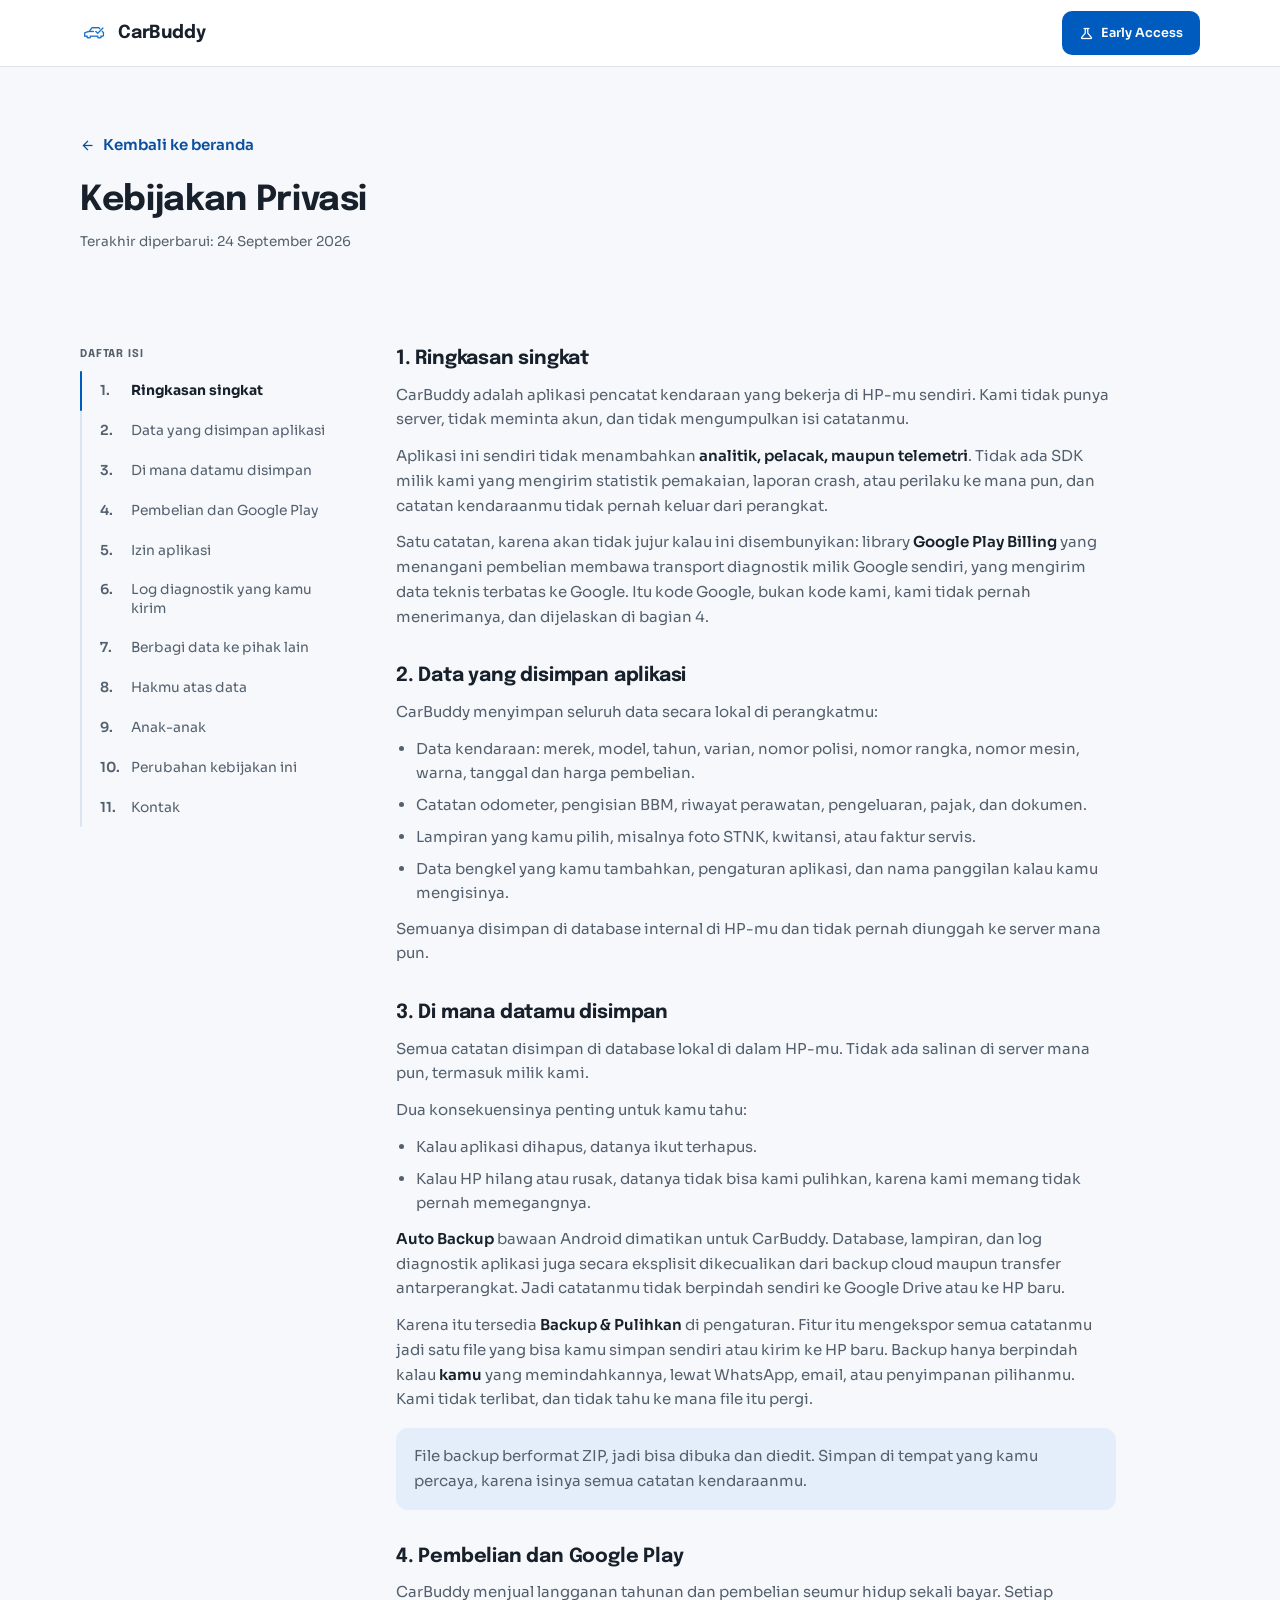
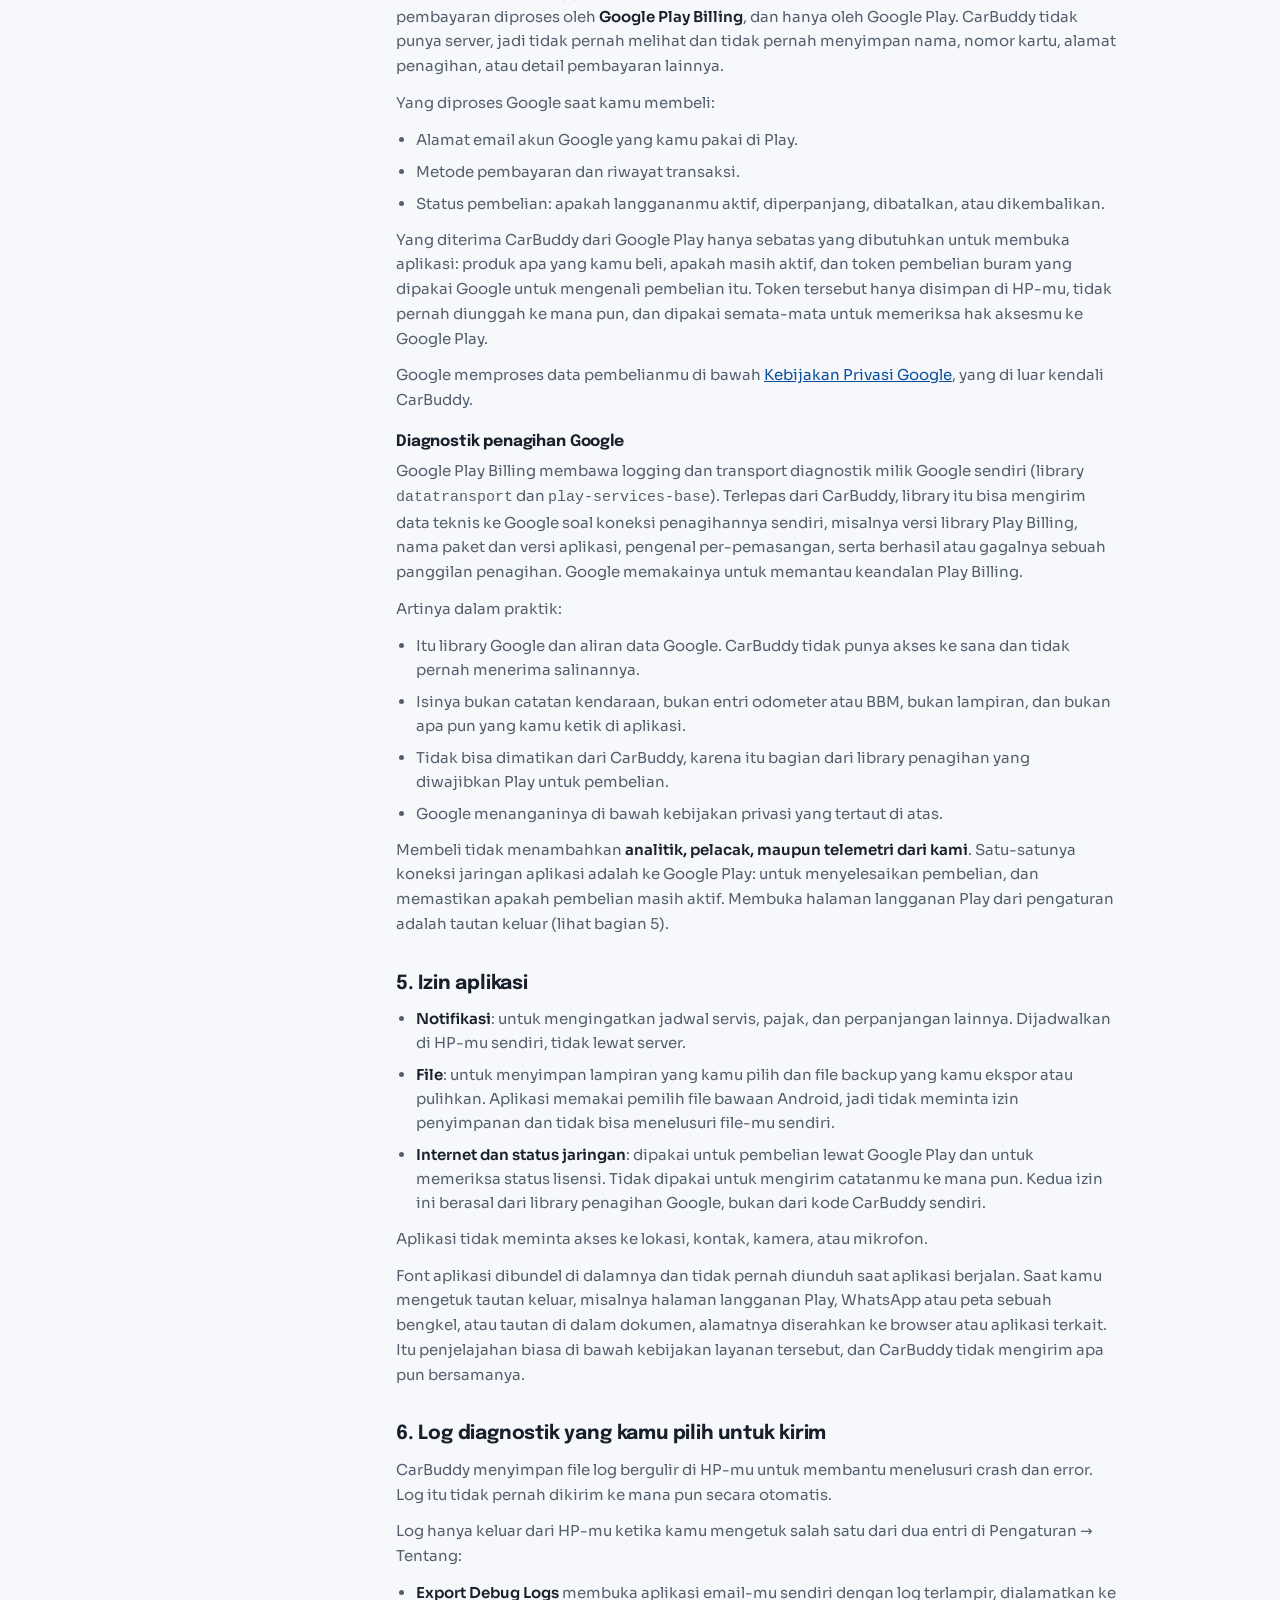
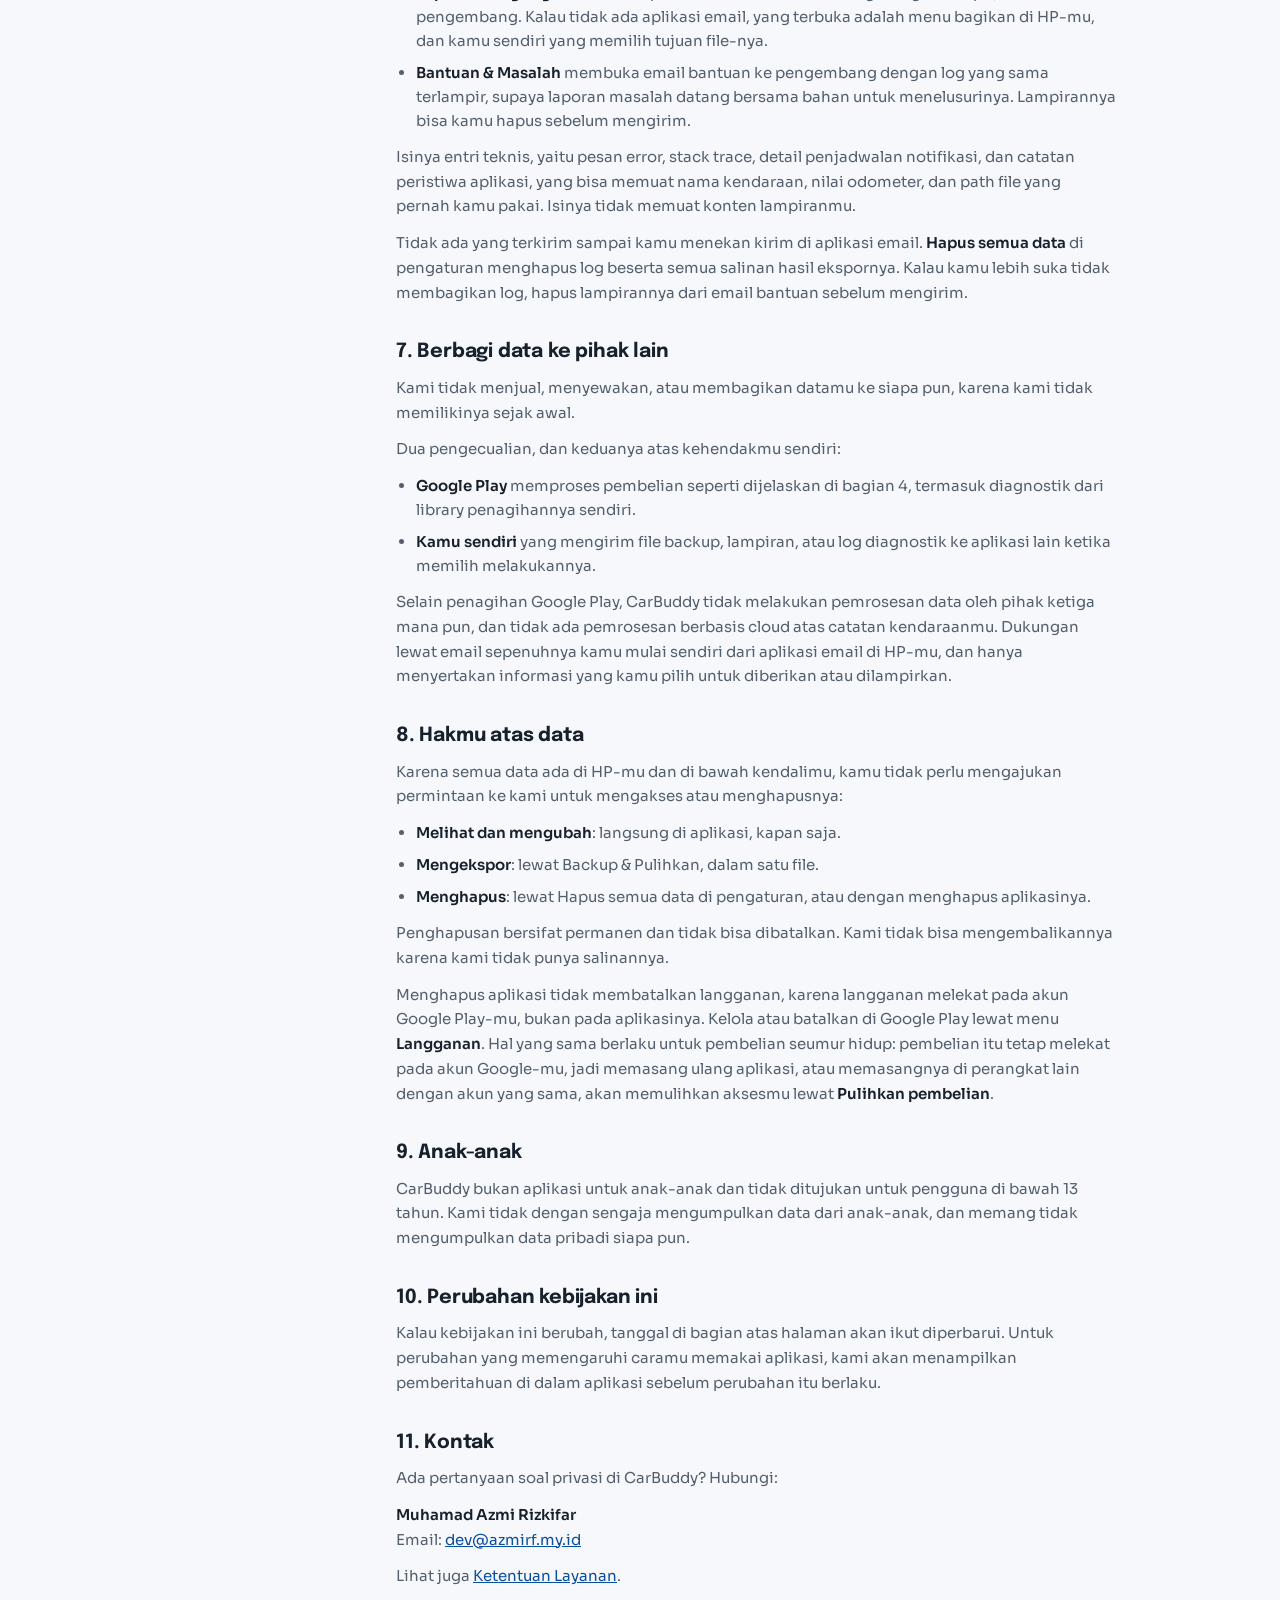
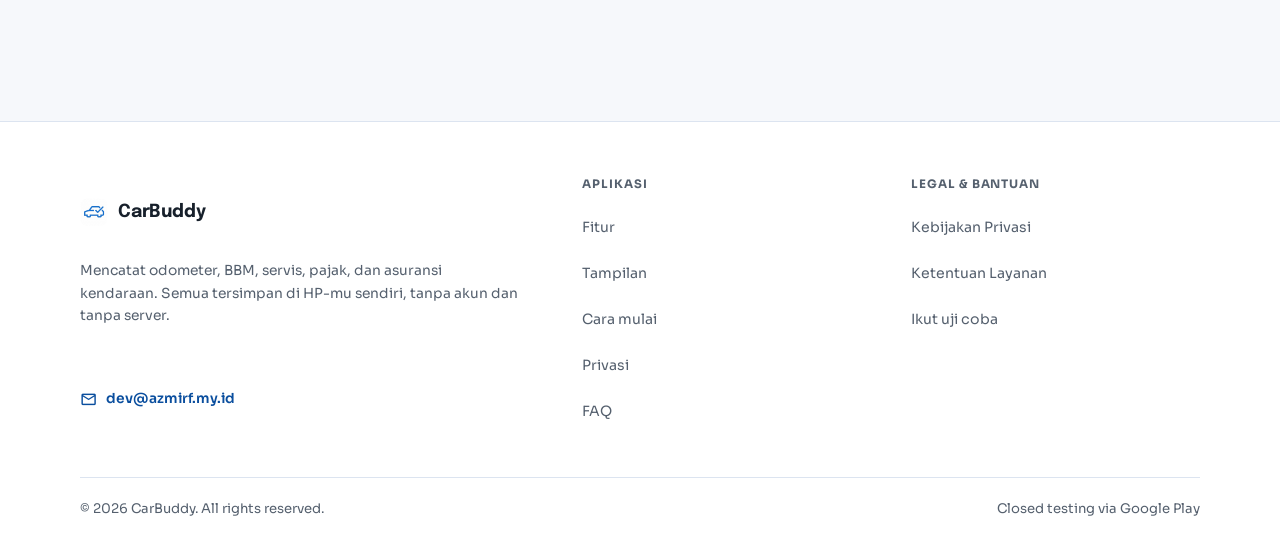
==== commit 04132282: "update privacy policy to match app 1.0.0+3 Adds the Google Play Billing diagnostics note, the diagno" ====
--- a/privacy.html
+++ b/privacy.html
@@ -4,7 +4,7 @@
 <meta charset="utf-8">
 <meta name="viewport" content="width=device-width, initial-scale=1">
 <title>Kebijakan Privasi · CarBuddy</title>
-<meta name="description" content="Kebijakan Privasi CarBuddy: catatan kendaraanmu tersimpan di HP-mu sendiri. Tanpa analitik, tanpa pelacak, tanpa telemetri. Satu-satunya koneksi keluar adalah Google Play untuk pembelian.">
+<meta name="description" content="Kebijakan Privasi CarBuddy: catatan kendaraanmu tersimpan di HP-mu sendiri. Tanpa analitik, pelacak, atau telemetri dari kami. Satu-satunya koneksi jaringan aplikasi adalah ke Google Play untuk pembelian.">
 <link rel="icon" href="images/app_icon.png">
 <link rel="preconnect" href="https://fonts.googleapis.com">
 <link rel="preconnect" href="https://fonts.gstatic.com" crossorigin>
@@ -31,7 +31,7 @@
     <div class="container">
       <a class="legal-back" href="index.html"><span class="ms" aria-hidden="true">arrow_back</span>Kembali ke beranda</a>
       <h1>Kebijakan Privasi</h1>
-      <p class="legal-updated">Terakhir diperbarui: 22 September 2026</p>
+      <p class="legal-updated">Terakhir diperbarui: 24 September 2026</p>
     </div>
   </section>
 
@@ -42,10 +42,11 @@
         <h2>Daftar isi</h2>
         <ol>
           <li><a href="#ringkasan">Ringkasan singkat</a></li>
-          <li><a href="#data">Data yang kamu masukkan</a></li>
+          <li><a href="#data">Data yang disimpan aplikasi</a></li>
           <li><a href="#penyimpanan">Di mana datamu disimpan</a></li>
-          <li><a href="#pembelian">Pembelian dan langganan</a></li>
+          <li><a href="#pembelian">Pembelian dan Google Play</a></li>
           <li><a href="#izin">Izin aplikasi</a></li>
+          <li><a href="#log">Log diagnostik yang kamu kirim</a></li>
           <li><a href="#berbagi">Berbagi data ke pihak lain</a></li>
           <li><a href="#hak">Hakmu atas data</a></li>
           <li><a href="#anak">Anak-anak</a></li>
@@ -59,94 +60,118 @@
         <section id="ringkasan">
           <h2>1. Ringkasan singkat</h2>
           <p>CarBuddy adalah aplikasi pencatat kendaraan yang bekerja di HP-mu sendiri. Kami tidak punya server, tidak meminta akun, dan tidak mengumpulkan isi catatanmu.</p>
-          <p><strong>Tanpa analitik, tanpa pelacak, tanpa telemetri.</strong> Tidak ada SDK pihak ketiga yang mengirim statistik pemakaian, crash, atau perilaku. Satu-satunya koneksi keluar dari aplikasi adalah ke <strong>Google Play</strong>, untuk memproses pembelian langganan atau lisensi seumur hidup. Itu dijelaskan di bagian 4.</p>
+          <p>Aplikasi ini sendiri tidak menambahkan <strong>analitik, pelacak, maupun telemetri</strong>. Tidak ada SDK milik kami yang mengirim statistik pemakaian, laporan crash, atau perilaku ke mana pun, dan catatan kendaraanmu tidak pernah keluar dari perangkat.</p>
+          <p>Satu catatan, karena akan tidak jujur kalau ini disembunyikan: library <strong>Google Play Billing</strong> yang menangani pembelian membawa transport diagnostik milik Google sendiri, yang mengirim data teknis terbatas ke Google. Itu kode Google, bukan kode kami, kami tidak pernah menerimanya, dan dijelaskan di bagian 4.</p>
         </section>
 
         <section id="data">
-          <h2>2. Data yang kamu masukkan</h2>
-          <p>Aplikasi menyimpan apa yang kamu isi sendiri, yaitu:</p>
+          <h2>2. Data yang disimpan aplikasi</h2>
+          <p>CarBuddy menyimpan seluruh data secara lokal di perangkatmu:</p>
           <ul>
             <li>Data kendaraan: merek, model, tahun, varian, nomor polisi, nomor rangka, nomor mesin, warna, tanggal dan harga pembelian.</li>
-            <li>Catatan odometer, pengisian BBM, biaya, servis dan perawatan, pajak, serta asuransi.</li>
-            <li>Data bengkel yang kamu tambahkan.</li>
-            <li>Dokumen yang kamu lampirkan, misalnya foto STNK, kwitansi, atau faktur servis.</li>
-            <li>Nama panggilan yang kamu isi di pengaturan, kalau kamu mengisinya.</li>
-          </ul>
-          <p>Semuanya adalah data yang kamu ketik atau pilih sendiri. Tidak ada satu pun yang dikirim ke kami.</p>
+            <li>Catatan odometer, pengisian BBM, riwayat perawatan, pengeluaran, pajak, dan dokumen.</li>
+            <li>Lampiran yang kamu pilih, misalnya foto STNK, kwitansi, atau faktur servis.</li>
+            <li>Data bengkel yang kamu tambahkan, pengaturan aplikasi, dan nama panggilan kalau kamu mengisinya.</li>
+          </ul>
+          <p>Semuanya disimpan di database internal di HP-mu dan tidak pernah diunggah ke server mana pun.</p>
         </section>
 
         <section id="penyimpanan">
           <h2>3. Di mana datamu disimpan</h2>
           <p>Semua catatan disimpan di database lokal di dalam HP-mu. Tidak ada salinan di server mana pun, termasuk milik kami.</p>
-          <p>Konsekuensinya, dan ini penting untuk kamu tahu:</p>
+          <p>Dua konsekuensinya penting untuk kamu tahu:</p>
           <ul>
             <li>Kalau aplikasi dihapus, datanya ikut terhapus.</li>
             <li>Kalau HP hilang atau rusak, datanya tidak bisa kami pulihkan, karena kami memang tidak pernah memegangnya.</li>
-            <li>Karena itu sediakan <strong>Backup &amp; Pulihkan</strong> di pengaturan. Fitur itu mengekspor semua catatanmu jadi satu file yang bisa kamu simpan sendiri atau kirim ke HP baru.</li>
-          </ul>
-          <p>Backup hanya berpindah kalau <strong>kamu</strong> yang memindahkannya, lewat WhatsApp, email, atau penyimpanan pilihanmu. Kami tidak terlibat, dan tidak tahu ke mana file itu pergi.</p>
+          </ul>
+          <p><strong>Auto Backup</strong> bawaan Android dimatikan untuk CarBuddy. Database, lampiran, dan log diagnostik aplikasi juga secara eksplisit dikecualikan dari backup cloud maupun transfer antarperangkat. Jadi catatanmu tidak berpindah sendiri ke Google Drive atau ke HP baru.</p>
+          <p>Karena itu tersedia <strong>Backup &amp; Pulihkan</strong> di pengaturan. Fitur itu mengekspor semua catatanmu jadi satu file yang bisa kamu simpan sendiri atau kirim ke HP baru. Backup hanya berpindah kalau <strong>kamu</strong> yang memindahkannya, lewat WhatsApp, email, atau penyimpanan pilihanmu. Kami tidak terlibat, dan tidak tahu ke mana file itu pergi.</p>
           <div class="legal-note">
-            <p>File backup bisa dibuka dan diedit karena formatnya ZIP. Simpan di tempat yang kamu percaya, karena isinya semua catatan kendaraanmu.</p>
+            <p>File backup berformat ZIP, jadi bisa dibuka dan diedit. Simpan di tempat yang kamu percaya, karena isinya semua catatan kendaraanmu.</p>
           </div>
         </section>
 
         <section id="pembelian">
-          <h2>4. Pembelian dan langganan</h2>
-          <p>CarBuddy dijual lewat Google Play. Artinya pembayaran dan data yang menyertainya diproses oleh Google, bukan oleh kami.</p>
+          <h2>4. Pembelian dan Google Play</h2>
+          <p>CarBuddy menjual langganan tahunan dan pembelian seumur hidup sekali bayar. Setiap pembayaran diproses oleh <strong>Google Play Billing</strong>, dan hanya oleh Google Play. CarBuddy tidak punya server, jadi tidak pernah melihat dan tidak pernah menyimpan nama, nomor kartu, alamat penagihan, atau detail pembayaran lainnya.</p>
           <p>Yang diproses Google saat kamu membeli:</p>
           <ul>
             <li>Alamat email akun Google yang kamu pakai di Play.</li>
             <li>Metode pembayaran dan riwayat transaksi.</li>
             <li>Status pembelian: apakah langgananmu aktif, diperpanjang, dibatalkan, atau dikembalikan.</li>
           </ul>
-          <p>Kami <strong>tidak menerima</strong> nomor kartu, alamat penagihan, atau data pembayaran apa pun. Yang sampai ke aplikasi hanya satu hal: status pembelian dari Google Play, yang dipakai untuk membuka akses. Status itu disimpan di HP-mu bersama catatan lain.</p>
-          <p>Data pembelian ditangani sesuai <a href="https://policies.google.com/privacy" target="_blank" rel="noopener">Kebijakan Privasi Google</a> dan <a href="https://policies.google.com/terms" target="_blank" rel="noopener">Ketentuan Layanan Google</a>. Cara Google memproses pembayaran di luar kendali kami.</p>
-          <p><strong>Penting:</strong> menambahkan pembelian <em>tidak</em> menambahkan analitik apa pun. Tidak ada SDK baru yang mengirim data ke mana-mana. Satu-satunya perubahan adalah aplikasi kini berbicara dengan Google Play untuk memeriksa lisensi, dan itu hanya soal pembelian, bukan perilaku pemakaianmu.</p>
+          <p>Yang diterima CarBuddy dari Google Play hanya sebatas yang dibutuhkan untuk membuka aplikasi: produk apa yang kamu beli, apakah masih aktif, dan token pembelian buram yang dipakai Google untuk mengenali pembelian itu. Token tersebut hanya disimpan di HP-mu, tidak pernah diunggah ke mana pun, dan dipakai semata-mata untuk memeriksa hak aksesmu ke Google Play.</p>
+          <p>Google memproses data pembelianmu di bawah <a href="https://policies.google.com/privacy" target="_blank" rel="noopener">Kebijakan Privasi Google</a>, yang di luar kendali CarBuddy.</p>
+          <h3>Diagnostik penagihan Google</h3>
+          <p>Google Play Billing membawa logging dan transport diagnostik milik Google sendiri (library <code>datatransport</code> dan <code>play-services-base</code>). Terlepas dari CarBuddy, library itu bisa mengirim data teknis ke Google soal koneksi penagihannya sendiri, misalnya versi library Play Billing, nama paket dan versi aplikasi, pengenal per-pemasangan, serta berhasil atau gagalnya sebuah panggilan penagihan. Google memakainya untuk memantau keandalan Play Billing.</p>
+          <p>Artinya dalam praktik:</p>
+          <ul>
+            <li>Itu library Google dan aliran data Google. CarBuddy tidak punya akses ke sana dan tidak pernah menerima salinannya.</li>
+            <li>Isinya bukan catatan kendaraan, bukan entri odometer atau BBM, bukan lampiran, dan bukan apa pun yang kamu ketik di aplikasi.</li>
+            <li>Tidak bisa dimatikan dari CarBuddy, karena itu bagian dari library penagihan yang diwajibkan Play untuk pembelian.</li>
+            <li>Google menanganinya di bawah kebijakan privasi yang tertaut di atas.</li>
+          </ul>
+          <p>Membeli tidak menambahkan <strong>analitik, pelacak, maupun telemetri dari kami</strong>. Satu-satunya koneksi jaringan aplikasi adalah ke Google Play: untuk menyelesaikan pembelian, dan memastikan apakah pembelian masih aktif. Membuka halaman langganan Play dari pengaturan adalah tautan keluar (lihat bagian 5).</p>
         </section>
 
         <section id="izin">
           <h2>5. Izin aplikasi</h2>
           <ul>
             <li><strong>Notifikasi</strong>: untuk mengingatkan jadwal servis, pajak, dan perpanjangan lainnya. Dijadwalkan di HP-mu sendiri, tidak lewat server.</li>
-            <li><strong>Penyimpanan atau file</strong>: untuk menyimpan foto lampiran dan file backup yang kamu pilih sendiri.</li>
-            <li><strong>Internet</strong>: dipakai untuk pembelian lewat Google Play dan untuk memeriksa status lisensi. Tidak dipakai untuk mengirim catatanmu.</li>
-          </ul>
-          <p>Aplikasi tidak meminta akses ke kontak, lokasi, kamera, atau mikrofon.</p>
+            <li><strong>File</strong>: untuk menyimpan lampiran yang kamu pilih dan file backup yang kamu ekspor atau pulihkan. Aplikasi memakai pemilih file bawaan Android, jadi tidak meminta izin penyimpanan dan tidak bisa menelusuri file-mu sendiri.</li>
+            <li><strong>Internet dan status jaringan</strong>: dipakai untuk pembelian lewat Google Play dan untuk memeriksa status lisensi. Tidak dipakai untuk mengirim catatanmu ke mana pun. Kedua izin ini berasal dari library penagihan Google, bukan dari kode CarBuddy sendiri.</li>
+          </ul>
+          <p>Aplikasi tidak meminta akses ke lokasi, kontak, kamera, atau mikrofon.</p>
+          <p>Font aplikasi dibundel di dalamnya dan tidak pernah diunduh saat aplikasi berjalan. Saat kamu mengetuk tautan keluar, misalnya halaman langganan Play, WhatsApp atau peta sebuah bengkel, atau tautan di dalam dokumen, alamatnya diserahkan ke browser atau aplikasi terkait. Itu penjelajahan biasa di bawah kebijakan layanan tersebut, dan CarBuddy tidak mengirim apa pun bersamanya.</p>
+        </section>
+
+        <section id="log">
+          <h2>6. Log diagnostik yang kamu pilih untuk kirim</h2>
+          <p>CarBuddy menyimpan file log bergulir di HP-mu untuk membantu menelusuri crash dan error. Log itu tidak pernah dikirim ke mana pun secara otomatis.</p>
+          <p>Log hanya keluar dari HP-mu ketika kamu mengetuk salah satu dari dua entri di Pengaturan → Tentang:</p>
+          <ul>
+            <li><strong>Export Debug Logs</strong> membuka aplikasi email-mu sendiri dengan log terlampir, dialamatkan ke pengembang. Kalau tidak ada aplikasi email, yang terbuka adalah menu bagikan di HP-mu, dan kamu sendiri yang memilih tujuan file-nya.</li>
+            <li><strong>Bantuan &amp; Masalah</strong> membuka email bantuan ke pengembang dengan log yang sama terlampir, supaya laporan masalah datang bersama bahan untuk menelusurinya. Lampirannya bisa kamu hapus sebelum mengirim.</li>
+          </ul>
+          <p>Isinya entri teknis, yaitu pesan error, stack trace, detail penjadwalan notifikasi, dan catatan peristiwa aplikasi, yang bisa memuat nama kendaraan, nilai odometer, dan path file yang pernah kamu pakai. Isinya tidak memuat konten lampiranmu.</p>
+          <p>Tidak ada yang terkirim sampai kamu menekan kirim di aplikasi email. <strong>Hapus semua data</strong> di pengaturan menghapus log beserta semua salinan hasil ekspornya. Kalau kamu lebih suka tidak membagikan log, hapus lampirannya dari email bantuan sebelum mengirim.</p>
         </section>
 
         <section id="berbagi">
-          <h2>6. Berbagi data ke pihak lain</h2>
+          <h2>7. Berbagi data ke pihak lain</h2>
           <p>Kami tidak menjual, menyewakan, atau membagikan datamu ke siapa pun, karena kami tidak memilikinya sejak awal.</p>
           <p>Dua pengecualian, dan keduanya atas kehendakmu sendiri:</p>
           <ul>
-            <li><strong>Google Play</strong> memproses pembelian seperti dijelaskan di bagian 4.</li>
-            <li><strong>Kamu sendiri</strong> yang mengirim file backup atau lampiran ke aplikasi lain ketika memilih melakukannya.</li>
-          </ul>
+            <li><strong>Google Play</strong> memproses pembelian seperti dijelaskan di bagian 4, termasuk diagnostik dari library penagihannya sendiri.</li>
+            <li><strong>Kamu sendiri</strong> yang mengirim file backup, lampiran, atau log diagnostik ke aplikasi lain ketika memilih melakukannya.</li>
+          </ul>
+          <p>Selain penagihan Google Play, CarBuddy tidak melakukan pemrosesan data oleh pihak ketiga mana pun, dan tidak ada pemrosesan berbasis cloud atas catatan kendaraanmu. Dukungan lewat email sepenuhnya kamu mulai sendiri dari aplikasi email di HP-mu, dan hanya menyertakan informasi yang kamu pilih untuk diberikan atau dilampirkan.</p>
         </section>
 
         <section id="hak">
-          <h2>7. Hakmu atas data</h2>
+          <h2>8. Hakmu atas data</h2>
           <p>Karena semua data ada di HP-mu dan di bawah kendalimu, kamu tidak perlu mengajukan permintaan ke kami untuk mengakses atau menghapusnya:</p>
           <ul>
             <li><strong>Melihat dan mengubah</strong>: langsung di aplikasi, kapan saja.</li>
             <li><strong>Mengekspor</strong>: lewat Backup &amp; Pulihkan, dalam satu file.</li>
-            <li><strong>Menghapus</strong>: lewat Reset Data di pengaturan, atau dengan menghapus aplikasinya.</li>
+            <li><strong>Menghapus</strong>: lewat Hapus semua data di pengaturan, atau dengan menghapus aplikasinya.</li>
           </ul>
           <p>Penghapusan bersifat permanen dan tidak bisa dibatalkan. Kami tidak bisa mengembalikannya karena kami tidak punya salinannya.</p>
+          <p>Menghapus aplikasi tidak membatalkan langganan, karena langganan melekat pada akun Google Play-mu, bukan pada aplikasinya. Kelola atau batalkan di Google Play lewat menu <strong>Langganan</strong>. Hal yang sama berlaku untuk pembelian seumur hidup: pembelian itu tetap melekat pada akun Google-mu, jadi memasang ulang aplikasi, atau memasangnya di perangkat lain dengan akun yang sama, akan memulihkan aksesmu lewat <strong>Pulihkan pembelian</strong>.</p>
         </section>
 
         <section id="anak">
-          <h2>8. Anak-anak</h2>
+          <h2>9. Anak-anak</h2>
           <p>CarBuddy bukan aplikasi untuk anak-anak dan tidak ditujukan untuk pengguna di bawah 13 tahun. Kami tidak dengan sengaja mengumpulkan data dari anak-anak, dan memang tidak mengumpulkan data pribadi siapa pun.</p>
         </section>
 
         <section id="perubahan">
-          <h2>9. Perubahan kebijakan ini</h2>
+          <h2>10. Perubahan kebijakan ini</h2>
           <p>Kalau kebijakan ini berubah, tanggal di bagian atas halaman akan ikut diperbarui. Untuk perubahan yang memengaruhi caramu memakai aplikasi, kami akan menampilkan pemberitahuan di dalam aplikasi sebelum perubahan itu berlaku.</p>
         </section>
 
         <section id="kontak">
-          <h2>10. Kontak</h2>
+          <h2>11. Kontak</h2>
           <p>Ada pertanyaan soal privasi di CarBuddy? Hubungi:</p>
           <!-- TODO(T0.2b): ganti [NAMA LEGAL] dengan nama persis seperti di Payments
                profile Google Play. Play menampilkan nama itu di listing, jadi
